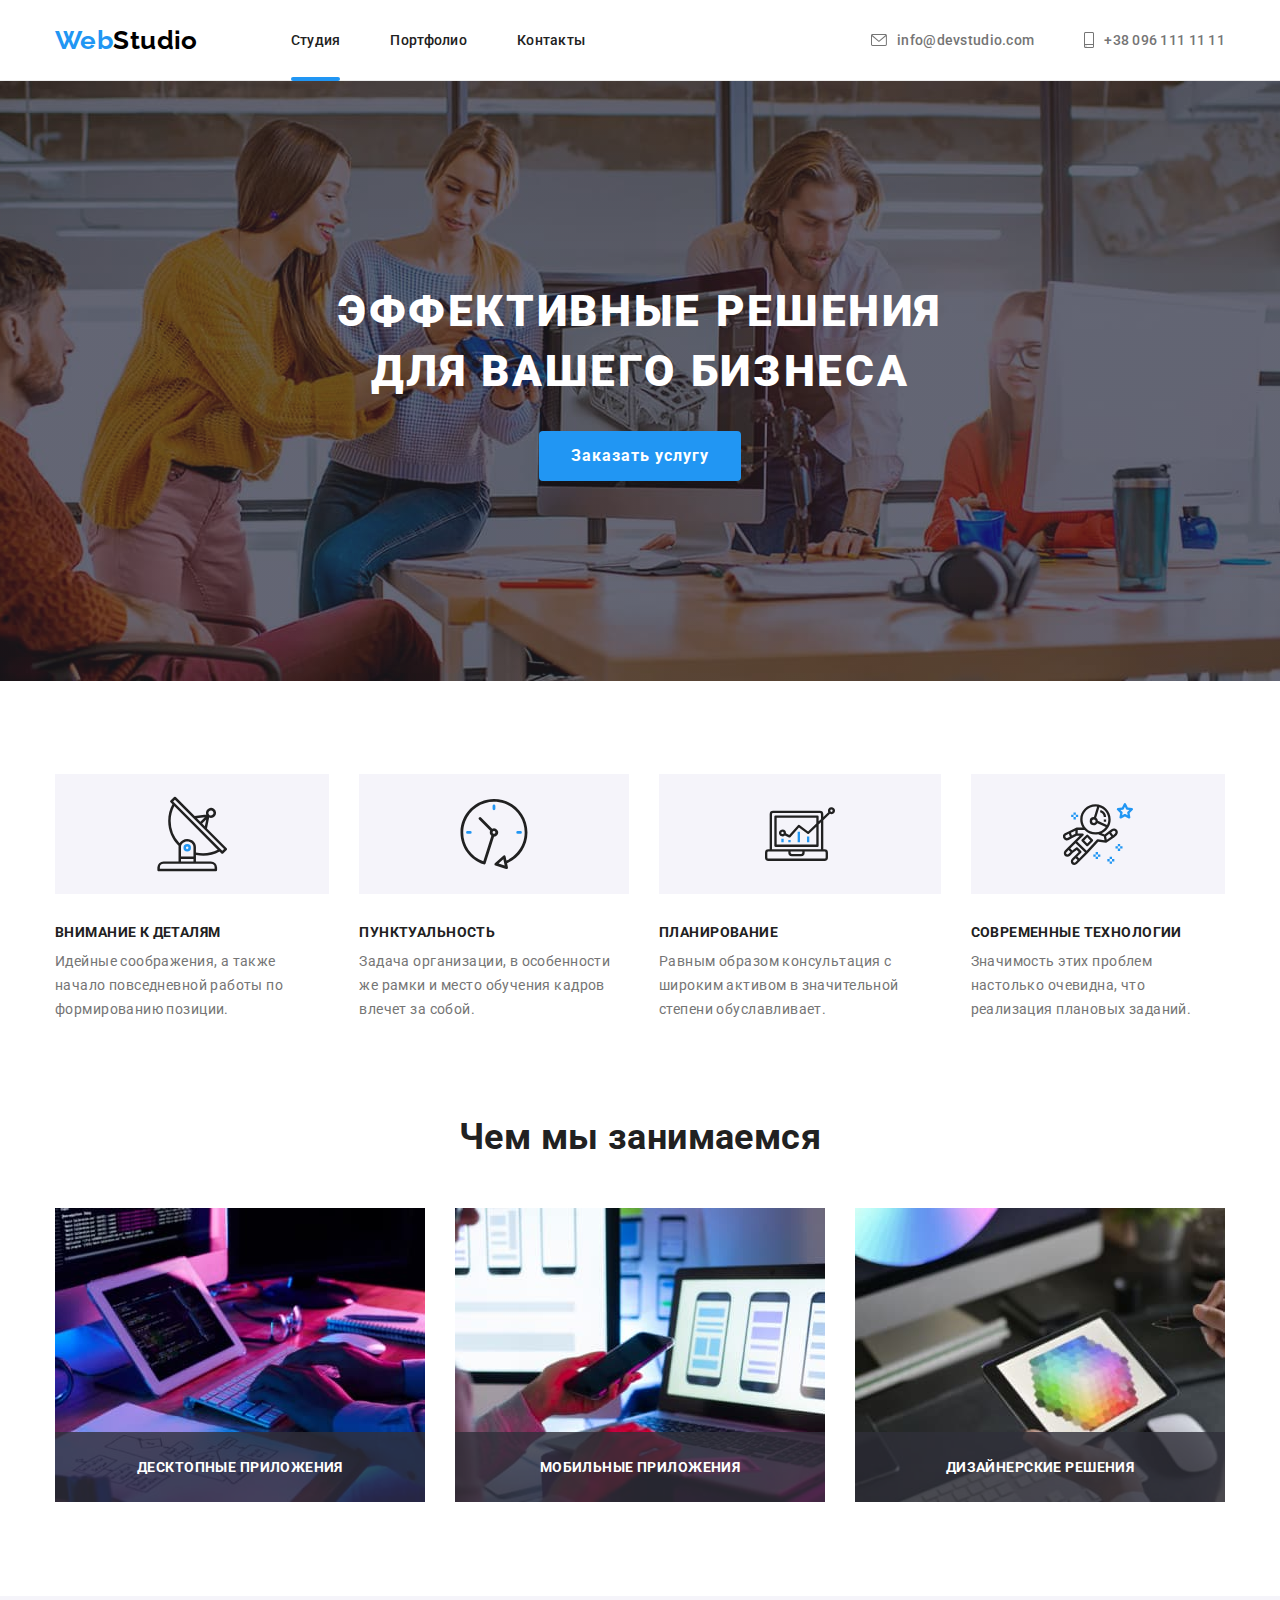
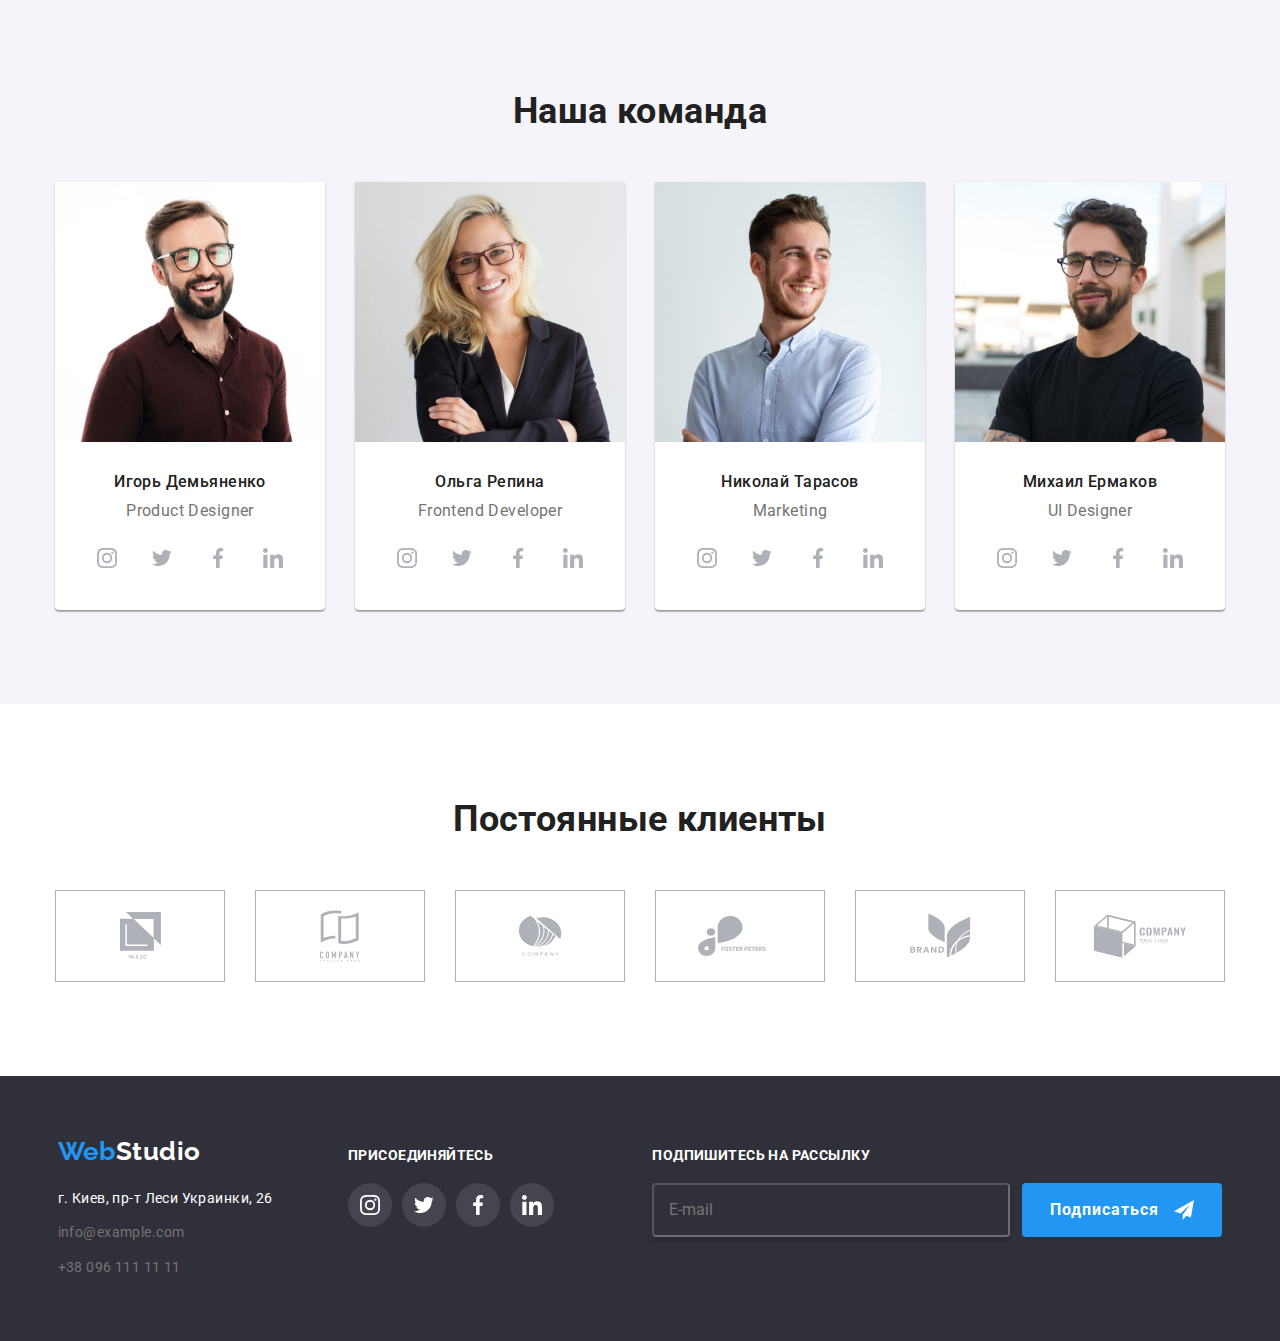
==== index.html @ 6ae97735 "BEM" ====
<!DOCTYPE html>
<html lang="ru">
<head>
    <meta charset="UTF-8">
    <meta http-equiv="X-UA-Compatible" content="IE=edge">
    <meta name="viewport" content="width=device-width, initial-scale=1.0">
    <title>Главная</title>
    <link rel="preconnect" href="https://fonts.gstatic.com">
    <link href="https://fonts.googleapis.com/css2?family=Raleway:wght@700&family=Roboto:wght@400;500;700;900&display=swap" rel="stylesheet">
    <link rel="stylesheet" href="https://cdnjs.cloudflare.com/ajax/libs/modern-normalize/1.0.0/modern-normalize.min.css">
    <link rel="stylesheet" href="./css/styles.css">
</head>
<body>
    <!-- Шапка -->
    <header class="page-header">
        <div class="container page-header__container">
            <!-- Навигация -->
            <nav class="navigation">
                <!-- Логотип -->
                <a href="./index.html" class="link navigation__logo" lang="en">Web<span class="navigation__logo--dark">Studio</span></a>

                <ul class="list navigation__list">
                    <li class="navigation__item navigation__item--current"><a href="./index.html" class="link navigation__link navigation__link--curent">Студия</a></li>
                    <li class="navigation__item"><a href="./portfolio.html" class="link navigation__link">Портфолио</a></li>
                    <li class="navigation__item"><a href="#location" class="link navigation__link">Контакты</a></li>
                </ul>
            </nav>

            <ul class="list contacts">
                <li class="contacts__item">
                    <a href="mailto:info@devstudio.com" class="link contacts__link">
                        <svg class="contacts__icons"  width="16" height="12">
                            <use href="./images/icons.svg#icon-envelope" ></use>
                        </svg>
                        info@devstudio.com
                    </a>
                </li>
                <li class="contacts__item">
                    <a href="tel:+380961111111" class="link contacts__link">
                        <svg class="contacts__icons" width="10" height="16">
                            <use href="./images/icons.svg#icon-smartphone" ></use>
                        </svg>
                        +38 096 111 11 11
                    </a>
                </li>
            </ul>
        </div>
    </header>

    <main>
        <!-- Секция Hero -->
        <section class="section hero">
            <div class="container hero__container">
                <h1 class="hero__title">Эффективные решения <br />для вашего бизнеса</h1>
                <button type="button" class="hero__button" data-modal-open>Заказать услугу</button>
            </div>
        </section>
        
        <!-- Секция Особенности -->
        <section class="section">
            <div class="container">
                <h2 class="section__title section__title--hidden">Особенности</h2>
                <ul class="list features">
                    <li class="features__item">
                        <div class="features__background">
                            <svg class="features__icon">
                                <use href="./images/icons.svg#icon-antenna"></use>
                            </svg>
                        </div>
                        <h3 class="features__name">Внимание к деталям</h3>
                        <p class="features__text">Идейные соображения, а также начало повседневной работы по формированию позиции.</p>
                    </li>
                    <li class="features__item">
                        <div class="features__background">
                            <svg class="features__icon">
                                <use href="./images/icons.svg#icon-clock"></use>
                            </svg>
                        </div>
                        <h3 class="features__name">Пунктуальность</h3>
                        <p class="features__text">Задача организации, в особенности же рамки и место обучения кадров влечет за собой.</p>
                    </li>
                    <li class="features__item">
                        <div class="features__background">
                            <svg class="features__icon">
                                <use href="./images/icons.svg#icon-diagram"></use>
                            </svg>
                        </div>
                        <h3 class="features__name">Планирование</h3>
                        <p class="features__text">Равным образом консультация с широким активом в значительной степени обуславливает.</p>
                    </li>
                    <li class="features__item">
                        <div class="features__background">
                            <svg class="features__icon">
                                <use href="./images/icons.svg#icon-astronaut"></use>
                            </svg>
                        </div>
                        <h3 class="features__name">Современные технологии</h3>
                        <p class="features__text">Значимость этих проблем настолько очевидна, что реализация плановых заданий.</p>
                    </li>
                </ul>
            </div>
        </section>

        <!-- Секция скиллов -->
        <section class="section skills">
            <div class="container">
                <h2 class="section__title">Чем мы занимаемся</h2>
                <ul class="list skills__list">
                    <li class="skills__item">
                        <img class="foto" src="./images/box1.jpg" alt="Рабочий процесс на планшете." width="370" />
                        <div class="skills__kind-of-app">
                            <p class="skills__text">Десктопные приложения</p>
                        </div>
                    </li>
                    <li class="skills__item">
                        <img class="foto" src="./images/box2.jpg" alt="Рабочий процесс на ноутбуке и телефоне." width="370" />
                        <div class="skills__kind-of-app">
                            <p class="skills__text">Мобильные приложения</p>
                        </div>
                    </li>
                    <li class="skills__item">
                        <img class="foto" src="./images/box3.jpg" alt="Логотип на экране планшета." width="370" />
                        <div class="skills__kind-of-app">
                            <p class="skills__text">Дизайнерские решения</p>
                        </div>
                    </li>
                </ul>
            </div>
        </section>

        <!-- Секция Наша Команда -->
        <section class="section team">
            <div class="container team__cards">
                <h2 class="section__title team__title">Наша команда</h2>
                <ul class="list team__list">
                    <li class="team__card">
                        <img class="foto" src="./images/igor-demyanenko.jpg" alt="Фото Игоря Демьяненко" width="270">
                        <div class="team__member-card">
                            <p class="team__member">Игорь Демьяненко</p>
                            <p lang="en" class="team__profession">Product Designer</p>
                            <ul class="list social-web">
                                <li>
                                    <a href="#" class="link social-web__account">
                                        <svg class="social-web__logo">
                                            <use href="./images/icons.svg#icon-instagram"></use>
                                        </svg>
                                    </a>
                                </li>
                                <li>
                                    <a href="#" class="link social-web__account">
                                        <svg class="social-web__logo">
                                            <use href="./images/icons.svg#icon-twitter"></use>
                                        </svg>
                                    </a>
                                </li>
                                <li>
                                    <a href="#" class="link social-web__account">
                                        <svg class="social-web__logo">
                                            <use href="./images/icons.svg#icon-facebook"></use>
                                        </svg>
                                    </a>
                                </li>
                                <li>
                                    <a href="#" class="link social-web__account">
                                        <svg class="social-web__logo">
                                            <use href="./images/icons.svg#icon-linkedin"></use>
                                        </svg>
                                    </a>
                                </li>
                            </ul>
                        </div>
                    </li>
                    <li class="team__card">
                        <img class="foto" src="./images/olga-ryepina.jpg" alt="Фото Ольги Репиной" width="270">
                        <div class="team__member-card">
                            <p class="team__member">Ольга Репина</p>
                            <p lang="en" class="team__profession">Frontend Developer</p>
                            <ul class="list social-web">
                                <li>
                                    <a href="#" class="link social-web__account">
                                        <svg class="social-web__logo">
                                            <use href="./images/icons.svg#icon-instagram"></use>
                                        </svg>
                                    </a>
                                </li>
                                <li>
                                    <a href="#" class="link social-web__account">
                                        <svg class="social-web__logo">
                                            <use href="./images/icons.svg#icon-twitter"></use>
                                        </svg>
                                    </a>
                                </li>
                                <li>
                                    <a href="#" class="link social-web__account">
                                        <svg class="social-web__logo">
                                            <use href="./images/icons.svg#icon-facebook"></use>
                                        </svg>
                                    </a>
                                </li>
                                <li>
                                    <a href="#" class="link social-web__account">
                                        <svg class="social-web__logo">
                                            <use href="./images/icons.svg#icon-linkedin"></use>
                                        </svg>
                                    </a>
                                </li>
                            </ul>
                        </div>
                    </li>
                    <li class="team__card">
                        <img class="foto" src="./images/nickolay-tarasov.jpg" alt="Фото Николая Тарасова" width="270">
                        <div class="team__member-card">
                            <p class="team__member">Николай Тарасов</p>
                            <p lang="en" class="team__profession">Marketing</p>
                            <ul class="list social-web">
                                <li>
                                    <a href="#" class="link social-web__account">
                                        <svg class="social-web__logo">
                                            <use href="./images/icons.svg#icon-instagram"></use>
                                        </svg>
                                    </a>
                                </li>
                                <li>
                                    <a href="#" class="link social-web__account">
                                        <svg class="social-web__logo">
                                            <use href="./images/icons.svg#icon-twitter"></use>
                                        </svg>
                                    </a>
                                </li>
                                <li>
                                    <a href="#" class="link social-web__account">
                                        <svg class="social-web__logo">
                                            <use href="./images/icons.svg#icon-facebook"></use>
                                        </svg>
                                    </a>
                                </li>
                                <li>
                                    <a href="#" class="link social-web__account">
                                        <svg class="social-web__logo">
                                            <use href="./images/icons.svg#icon-linkedin"></use>
                                        </svg>
                                    </a>
                                </li>
                            </ul>
                        </div>
                    </li>
                    <li class="team__card">
                        <img class="foto" src="./images/mychail-yermakov.jpg" alt="Фото Михаила Ермакова" width="270">
                        <div class="team__member-card">
                            <p class="team__member">Михаил Ермаков</p>
                            <p lang="en" class="team__profession">UI Designer</p>
                            <ul class="list social-web">
                                <li>
                                    <a href="#" class="link social-web__account">
                                        <svg class="social-web__logo">
                                            <use href="./images/icons.svg#icon-instagram"></use>
                                        </svg>
                                    </a>
                                </li>
                                <li>
                                    <a href="#" class="link social-web__account">
                                        <svg class="social-web__logo">
                                            <use href="./images/icons.svg#icon-twitter"></use>
                                        </svg>
                                    </a>
                                </li>
                                <li>
                                    <a href="#" class="link social-web__account">
                                        <svg class="social-web__logo">
                                            <use href="./images/icons.svg#icon-facebook"></use>
                                        </svg>
                                    </a>
                                </li>
                                <li>
                                    <a href="#" class="link social-web__account">
                                        <svg class="social-web__logo">
                                            <use href="./images/icons.svg#icon-linkedin"></use>
                                        </svg>
                                    </a>
                                </li>
                            </ul>
                        </div>
                    </li>
                </ul>
            </div>
        </section>
    </main>

    <!-- Наши клиенты -->
    <section class="section">
        <div class="container">
            <h2 class="section__title">Постоянные клиенты</h2>
            <ul class="list clientage">
                <li>
                    <a href="#" class="link client">
                        <svg class="client__icon" width="41" height="47">
                            <use href="./images/icons.svg#icon-client-1-ya-co"></use>
                        </svg>
                    </a>
                </li>
                <li>
                    <a href="#" class="link client">
                        <svg class="client__icon" width="40" height="52">
                            <use href="./images/icons.svg#icon-client-2-company-tagline"></use>
                        </svg>
                    </a>
                </li>
                <li>
                    <a href="#" class="link client">
                        <svg class="client__icon" width="44" height="41">
                            <use href="./images/icons.svg#icon-client-3-company"></use>
                        </svg>
                    </a>
                </li>
                <li>
                    <a href="#" class="link client">
                        <svg class="client__icon" width="84" height="42">
                            <use href="./images/icons.svg#icon-client-4-foster-peters"></use>
                        </svg>
                    </a>
                </li>
                <li>
                    <a href="#" class="link client">
                        <svg class="client__icon" width="63" height="45">
                            <use href="./images/icons.svg#icon-client-5-brand"></use>
                        </svg>
                    </a>
                </li>
                <li>
                    <a href="#" class="link client">
                        <svg class="client__icon" width="94" height="44">
                            <use href="./images/icons.svg#icon-client-6-company-tag-line"></use>
                        </svg>
                    </a>
                </li>
            </ul>
        </div>
    </section>

    <!-- Подвал -->
    <footer class="address">
        <div class="container address__container">
            <div>
                <!-- Логотип -->
                <a href="./index.html" class="address__logo address__logo--margin link" lang="en">Web<span class="address__logo--light">Studio</span></a>
                <!-- Контактная информация -->
                <ul class="list address__list">
                    <li class="address__item">
                        <address id="location" class="address__location">г. Киев, пр-т Леси Украинки, 26</address>
                    </li>
                    <li class="address__item"><a href="mailto:info@example.com" class="link address__contacts">info@example.com</a></li>
                    <li class="address__item"><a href="tel:+380961111111" class="link address__contacts">+38 096 111 11 11</a></li>
                </ul>
            </div>
            <!-- ссылки на соц-сети -->
            <div class="social-media">
                <h2 class="social-media__title">Присоединяйтесь</h2>
                <ul class="list social-web">
                    <li>
                        <a href="#" class="link social-web__account social-web__account--our-media">
                            <svg class="social-web__logo">
                                <use href="./images/icons.svg#icon-instagram"></use>
                            </svg>
                        </a>
                    </li>
                    <li>
                        <a href="#" class="link social-web__account social-web__account--our-media">
                            <svg class="social-web__logo">
                                <use href="./images/icons.svg#icon-twitter"></use>
                            </svg>
                        </a>
                    </li>
                    <li>
                        <a href="#" class="link social-web__account social-web__account--our-media">
                            <svg class="social-web__logo">
                                <use href="./images/icons.svg#icon-facebook"></use>
                            </svg>
                        </a>
                    </li>
                    <li>
                        <a href="#" class="link social-web__account social-web__account--our-media">
                            <svg class="social-web__logo">
                                <use href="./images/icons.svg#icon-linkedin"></use>
                            </svg>
                        </a>
                    </li>
                </ul>
            </div>
            <!-- подписаться -->
            <div class="our-mail">
                <h2 class="our-mail__title">Подпишитесь на рассылку</h2>
                <div class="our-mail__form">
                    <input type="email" name="email-input" class="our-mail__input" placeholder="E-mail">
                    <button type="submit" class="our-mail__button">Подписаться
                        <svg class="social-web__logo" width="24" height="24">
                            <use href="./images/icons.svg#icon-send"></use>
                        </svg>
                    </button>
                </div>
            </div>
        </div>
    </footer>

    <div class="backdrop is-hidden" data-modal>
        <form class="modal">
            <div class="modal__button">
            <button class="close" data-modal-close>
                <svg width="18" height="18">
                    <use href="./images/icons.svg#icon-close"></use>
                </svg>
            </button>
            </div>
            <div class="form">
                <h2 class="form__title">Оставьте свои данные, мы вам перезвоним</h2>
                <ul class="list form__list">
                    <li class="form__item">
                        <label for="user-name">Имя</label>
                        <div class="form__icon-position">
                            <input type="text" name="user-name" id="user-name" class="form__user-text">
                            <svg width="18" height="18" class="form__icon">
                                <use href="./images/icons.svg#icon-person"></use>
                            </svg>
                        </div>
                    </li>
                    <li class="form__item">
                        <label for="tel">Телефон</label>
                        <div class="form__icon-position">
                            <input type="tel" name="tel" id="tel" class="form__user-text">
                            <svg width="18" height="18" class="form__icon">
                                <use href="./images/icons.svg#icon-phone"></use>
                            </svg>
                        </div>
                    </li>
                    <li class="form__item">
                        <label for="email">Почта</label>
                        <div class="form__icon-position">
                            <input type="email" name="email" id="email" class="form__user-text">
                            <svg width="18" height="18" class="form__icon">
                                <use href="./images/icons.svg#icon-email-form"></use>
                            </svg>
                        </div>
                    </li>
                    <li class="form__item">
                        <label for="comment">Комментарий</label>
                        <textarea id="comment" name="comment" class ="form__comment" placeholder="Введите текст"></textarea>
                    </li>
                </ul>
            </div>
            <label for="checkbox" class="agreement">
                <input type="checkbox" name="checkbox" id="checkbox" class="agreement__checkbox">
                <svg width="16" height="15" class="agreement__icon">
                    <use href="./images/icons.svg#icon-checked"></use>
                </svg>
                <span class="agreement__text">Соглашаюсь с рассылкой и принимаю &nbsp;</span>
                <a href="#" class="link agreement__link">Условия договора</a>
            </label>
            <div class="modal__form-submit">
                <button type="submit" class="modal__submit-button">Отправить</button>
            </div>    
        </form>
    </div>
    <script src="./js/modal.js"></script>
</body>
</html>
---- css/styles.css ----
:root {
  --primary-text-color: #757575;
  --title-text-color: #212121;
  --accent-text-color: #2196f3;
  --accent-page-color: #2f303a;
  --background-hero: #c4c4c4;
  --icons-color: #afb1b8;
  --white: rgba(255, 255, 255);
  --black: #000000;
  --button-color: #f5f4fa;
  --alpha-text: rgba(255, 255, 255, 0.6);
  --alpha-border: rgba(255, 255, 255, 0.3);
  --social-link-bg: rgba(255, 255, 255, 0.1);
  --border-color: #ececec;
  --button-hover-color: #188ce8;
  --border-card: #eeeeee;
  --color-overlay: rgba(47, 48, 58, 0.8);
  --background: rgba(0, 0, 0, 0.2);
  --close-border: rgba(0, 0, 0, 0.1);
  --input-border: rgba(33, 33, 33, 0.2);
  --color-card-overlay: rgba(33, 150, 243, 0.9);
  --shadow-team-card: 0px 1px 3px rgba(0, 0, 0, 0.12), 0px 1px 1px rgba(0, 0, 0, 0.14),
    0px 2px 1px rgba(0, 0, 0, 0.2);
  --shadow-button: 0px 4px 4px rgba(0, 0, 0, 0.15);
  --shadow-project: 0px 1px 1px rgba(0, 0, 0, 0.12), 0px 4px 4px rgba(0, 0, 0, 0.06),
    1px 4px 6px rgba(0, 0, 0, 0.16);
  --shadow-filter: 0px 3px 1px rgba(0, 0, 0, 0.1), 0px 1px 2px rgba(0, 0, 0, 0.08),
    0px 2px 2px rgba(0, 0, 0, 0.12);
  --modal-shadow: 0px 1px 3px rgba(0, 0, 0, 0.12), 0px 1px 1px rgba(0, 0, 0, 0.14),
    0px 2px 1px rgba(0, 0, 0, 0.2);
  --color-placeholder: rgba(117, 117, 117, 0.5);
}
/* СТИЛИ ДЛЯ ВСЕГО САЙТА */
body {
  color: var(--primary-text-color);
  font-family: Roboto, sans-serif;
  font-style: normal;
  font-weight: 400;
  font-size: 14px;
  line-height: 1.846;
  letter-spacing: 0.03em;
}

.container {
  width: 1200px;
  padding-left: 15px;
  padding-right: 15px;
  margin: 0 auto;
}

.section {
  padding-top: 94px;
  padding-bottom: 94px;
}
/* стили для ссылок */
.link {
  color: inherit;
  text-decoration: none;

  transition: color 250ms cubic-bezier(0.4, 0, 0.2, 1);
}

.link:hover,
.link:focus,
.link:active {
  color: var(--accent-text-color);
}
/* убираем маркировку списков */
.list {
  list-style: none;
  padding: 0;
  margin: 0;
}
/* задаем картинкам свойство блочных элементов */
.foto {
  display: block;
  max-width: 100%;
  height: auto;
}
/* страница студии */
/* шапка */
.page-header {
  background-color: var(--white);
  border-bottom: 1px solid var(--border-color);
}
.page-header__container,
.navigation {
  display: flex;
  align-items: center;
}
/* логотип */
.navigation__logo,
.address__logo {
  color: var(--accent-text-color);
  font-family: Raleway, sans-serif;
  font-size: 26px;
  font-weight: 700;
  line-height: 1.192;
}

.navigation__logo--dark {
  color: var(--black);
}

/* навигация и контакты */
.navigation__list {
  display: flex;
  margin-left: 93px;
}

.navigation__item:not(:first-child),
.contacts__item:not(:first-child) {
  margin-left: 50px;
}

.contacts {
  display: flex;
  margin-left: auto;
}

.navigation__link,
.contacts__link {
  font-weight: 500;
  font-size: 14px;
  line-height: 1.142;
  letter-spacing: 0.02em;
}

.navigation__link {
  display: block;
  padding-top: 32px;
  padding-bottom: 32px;

  color: var(--title-text-color);
}

.contacts__link {
  display: flex;
  align-items: center;
  padding-top: 32px;
  padding-bottom: 32px;

  color: var(--primary-text-color);
}

.contacts__icons {
  display: flex;
  margin-right: 10px;
  fill: currentColor;
}

/* подчеркиваниеи выделение страницы, на которой находится пользователь */

.navigation__link--curent:visited {
  color: var(--accent-text-color);
}

.navigation__item {
  position: relative;
}

.navigation__item--current::after {
  position: absolute;
  bottom: 0;
  margin-bottom: -1px;

  content: '';
  background-color: var(--accent-text-color);
  height: 4px;
  width: 100%;
  border-radius: 2px;
}

/* секция hero */
.hero {
  padding-top: 200px;
  padding-bottom: 200px;

  background-color: var(--background-hero);
  background-image: linear-gradient(to right, rgba(47, 48, 58, 0.4), rgba(47, 48, 58, 0.4)),
    url(../images/background.jpg);
  margin-left: auto;
  margin-right: auto;
  min-height: 600px;
  max-width: 1600px;
  background-repeat: no-repeat;
  background-position: center;
  background-size: cover;
}

.hero__container {
  display: flex;
  flex-direction: column;
  align-items: center;
}

/* заголовок */
.hero__title {
  color: var(--white);
  font-weight: 900;
  font-size: 44px;
  line-height: 1.364;
  text-align: center;
  letter-spacing: 0.06em;
  text-transform: uppercase;
  margin-top: 0;
  margin-bottom: 30px;
}

/* центрируем текст */
.section__title {
  text-align: center;
}

/* кнопка "заказать услугу */
.hero__button,
.modal__submit-button {
  background-color: var(--accent-text-color);
  color: var(--white);
  font-family: inherit;
  font-weight: 700;
  font-size: 16px;
  line-height: 1.875;
  letter-spacing: 0.06em;
  border: 0;
  border-radius: 4px;
  padding: 10px 32px;
  cursor: pointer;
  box-shadow: none;

  transition: background-color 250ms cubic-bezier(0.4, 0, 0.2, 1),
    box-shadow 250ms cubic-bezier(0.4, 0, 0.2, 1);
}

.hero__button:hover,
.hero__button:focus,
.modal__submit-button:hover,
.modal__submit-button:focus {
  background-color: var(--button-hover-color);
  box-shadow: var(--shadow-button);
}

/* секция особенности */

/* скрытый заголовок */
.section__title--hidden:not(:focus):not(:active) {
  width: 1px;
  height: 1px;
  margin: -1px;
  border: 0;
  padding: 0;
  white-space: nowrap;
  clip-path: inset(100%);
  clip: rect(0 0 0 0);
  overflow: hidden;
}

.features {
  display: flex;
}

.features__item:not(:first-child) {
  margin-left: 30px;
}

.features__background {
  height: 120px;
  background-color: var(--button-color);
  display: flex;
  align-items: center;
  justify-content: center;
  margin-bottom: 30px;
}

.features__icon {
  width: 70px;
}

/* цвет выделенного текста*/
.features__name,
.section__title,
.team__member,
.projects__name {
  color: var(--title-text-color);
}

/* заголовки особенностей*/
.features__name {
  font-weight: 700;
  font-size: 14px;
  line-height: 1.142;
  text-transform: uppercase;
  margin-top: 0;
  margin-bottom: 10px;
}

/* текст особенностей */
.features__text {
  font-size: 14px;
  line-height: 1.714;
  margin: 0;
}

/* секция скиллов */
.skills {
  padding-top: 0;
}

.section__title {
  font-weight: 700;
  font-size: 36px;
  line-height: 1.167;
  margin-top: 0;
  margin-bottom: 50px;
  padding-top: 0;
}

.skills__list {
  display: flex;
  justify-content: space-between;
}

.skills__item {
  position: relative;
}

.skills__kind-of-app {
  position: absolute;
  bottom: 0;
  display: flex;
  justify-content: center;
  align-items: center;
  width: 100%;
  height: 70px;
  background-color: var(--color-overlay);
}

.skills__text {
  color: var(--white);
  font-weight: 700;
  font-size: 14px;
  line-height: 1.142;
  letter-spacing: 0.03em;
  text-transform: uppercase;
}

/* секция наша команда*/
.team {
  background-color: var(--button-color);
}

.team__title {
  margin-bottom: 50px;
}

.team__cards {
  display: flex;
  flex-direction: column;
}

.team__list,
.social-web,
.clientage {
  display: flex;
  justify-content: space-between;
}

.team__card {
  background-color: var(--white);
  box-shadow: var(--shadow-team-card);
  border-radius: 0px 0px 4px 4px;
}

.team__member-card {
  padding: 30px;
}

.team__profession,
.team__member {
  font-size: 16px;
  line-height: 1.187;
  text-align: center;
}

.team__member {
  font-weight: 500;
  margin-top: 0;
  margin-bottom: 10px;
}

.team__profession {
  margin-top: 0;
  margin-bottom: 16px;
}

/* ссылки на соц-сети сотрудников */

.social-web__account {
  display: flex;
  justify-content: center;
  align-items: center;
  height: 44px;
  width: 44px;
  border-radius: 50%;
  color: var(--icons-color);

  transition: background-color 250ms cubic-bezier(0.4, 0, 0.2, 1),
    color 250ms cubic-bezier(0.4, 0, 0.2, 1);
}

.social-web__logo {
  width: 20px;
  height: 20px;
  fill: currentColor;
}

.social-web__account:hover,
.social-web__account:focus {
  background-color: var(--accent-text-color);
  color: var(--white);
}

/* наши клиенты */

.client {
  display: flex;
  align-items: center;
  justify-content: center;
  border: 1px solid var(--icons-color);
  width: 170px;
  height: 92px;
  color: var(--icons-color);

  transition: border 250ms cubic-bezier(0.4, 0, 0.2, 1), color 250ms cubic-bezier(0.4, 0, 0.2, 1);
}

.client__icon {
  fill: currentColor;
}

.client:hover,
.client:focus {
  border: 1px solid var(--accent-text-color);
  color: var(--accent-text-color);
}

/* подвал */
.address {
  background-color: var(--accent-page-color);
  padding-top: 60px;
  padding-bottom: 60px;
}

.address__logo--margin {
  display: block;
  margin-bottom: 20px;
}

.address__logo--light {
  color: var(--white);
}

.address__container {
  display: flex;
  align-items: baseline;
  justify-content: space-around;
}

.address__item:not(:last-child) {
  margin-bottom: 9px;
}

.address__location,
.address__contacts {
  font-style: normal;
  font-size: 14px;
  line-height: 1.714;
}

.address__location {
  color: var(--white);
}

.address__contacts {
  color: var(--alpha);
}

/* ссылки на соц-сети */

.social-media {
  width: 206px;
  margin-left: 70px;
}

.social-media__title,
.our-mail__title {
  color: var(--white);
  margin-top: 0;
  margin-bottom: 20px;
  font-weight: 700;
  font-size: 14px;
  line-height: 1.142;
  text-transform: uppercase;
}

.social-web__account--our-media {
  background-color: var(--social-link-bg);
  color: var(--white);
}

.our-mail {
  width: 570px;
  margin-left: 93px;
}

.our-mail__form {
  display: flex;
}

.our-mail__input {
  width: 358px;
  margin-right: 12px;
  border-radius: 4px;
  padding: 15px;

  font-size: 16px;
  line-height: 1.25;

  color: var(--alpha);
  border-color: var(--alpha-border);
  background-color: var(--accent-page-color);
  box-shadow: 0px 4px 4px rgba(0, 0, 0, 0.15);
}

.our-mail__button {
  display: flex;
  justify-content: space-between;
  align-items: center;
  padding: 10px 28px;
  width: 200px;

  font-family: inherit;
  font-weight: 700;
  font-size: 16px;
  line-height: 1.875;
  letter-spacing: 0.06em;

  border-radius: 4px;
  color: var(--white);
  background-color: var(--accent-text-color);
  border: 0;
  box-shadow: none;

  transition: box-shadow 250ms cubic-bezier(0.4, 0, 0.2, 1);
}

.our-mail__button:hover,
.our-mail__button:focus {
  box-shadow: var(--shadow-button);
  cursor: pointer;
}

/* страница портфолио */

/* кнопки */
.filter {
  display: flex;
  justify-content: center;
  margin-bottom: 50px;
}

.filter__item:not(:first-child) {
  margin-left: 8px;
}

.filter__button {
  color: var(--title-text-color);
  background-color: var(--button-color);
  font-family: inherit;
  font-weight: 500;
  font-size: 16px;
  line-height: 1.625;
  text-align: center;
  border: 0;
  border-radius: 4px;
  padding: 6px 22px;
  cursor: pointer;

  transition: background-color 250ms cubic-bezier(0.4, 0, 0.2, 1),
    color 250ms cubic-bezier(0.4, 0, 0.2, 1), box-shadow 250ms cubic-bezier(0.4, 0, 0.2, 1);
}

.filter__button:hover,
.filter__button:focus {
  background-color: var(--accent-text-color);
  color: var(--white);
  box-shadow: var(--shadow-filter);
}

.projects {
  display: flex;
  flex-wrap: wrap;
  margin-left: -30px;
  margin-top: -30px;
}

.projects__item {
  flex-basis: calc(100% / 3 - 30px);

  margin-left: 30px;
  margin-top: 30px;
}

.projects__container {
  transition: box-shadow 250ms cubic-bezier(0.4, 0, 0.2, 1),
    cursor 250ms cubic-bezier(0.4, 0, 0.2, 1);
}

.projects__link:hover .projects__container,
.projects__link:focus .projects__container {
  box-shadow: var(--shadow-project);
  cursor: pointer;
}

.projects__presentation {
  border: 1px solid var(--border-card);
  background-color: var(--white);
  padding: 20px 24px;
}

.projects__name {
  font-weight: 700;
  font-size: 18px;
  line-height: 2;
  letter-spacing: 0.06em;
  margin-top: 0;
  margin-bottom: 4px;
}

.projects__option {
  font-size: 16px;
  line-height: 1.875;
  margin-top: 0;
  margin-bottom: 0;
  color: var(--primary-text-color);
}

.projects__card {
  position: relative;
  overflow: hidden;
}

.projects__description {
  position: absolute;
  top: 0;
  left: 0;
  width: 100%;
  height: 100%;
  padding: 63px 24px;
  background-color: var(--color-card-overlay);

  opacity: 0;
  transform: translateY(100%);

  transition: transform 250ms cubic-bezier(0.4, 0, 0.2, 1),
    opacity 250ms cubic-bezier(0.4, 0, 0.2, 1);
}

.projects__link:hover .projects__description,
.projects__link:focus .projects__description {
  overflow: auto;
  opacity: 1;
  transform: translateY(0);
}

.projects__text {
  font-size: 18px;
  line-height: 1.556;
  color: var(--white);
}

.backdrop {
  position: fixed;
  top: 0;
  left: 0;
  width: 100%;
  height: 100%;
  background-color: var(--background);
  opacity: 1;

  transition: opacity 250ms cubic-bezier(0.4, 0, 0.2, 1);
}

.backdrop.is-hidden {
  opacity: 0;
  pointer-events: none;
}

.backdrop.is-hidden .modal {
  transform: translate(-50%, -50%) scale(0.8);
}

.modal {
  position: absolute;
  top: 50%;
  left: 50%;
  transform: translate(-50%, -50%) scale(1);
  width: 528px;
  border-radius: 4px;
  padding: 40px;
  background-color: var(--white);
  box-shadow: var(--modal-shadow);

  transition: tranform 250ms cubic-bezier(0.4, 0, 0.2, 1);
}

.modal__button {
  position: absolute;
  top: 8px;
  right: 8px;
}

.close {
  display: flex;
  align-items: center;
  justify-content: center;
  width: 30px;
  height: 30px;
  border-radius: 50%;
  border: 1px solid var(--close-border);
  background-color: var(--white);

  transition: background-color 250ms cubic-bezier(0.4, 0, 0.2, 1),
    fill 250ms cubic-bezier(0.4, 0, 0.2, 1);
}

.close:hover,
.close:focus {
  cursor: pointer;
  fill: var(--accent-text-color);
}

.form {
  position: relative;
  display: flex;
  flex-direction: column;
}

.form__list:last-child {
  margin-bottom: 20px;
}

.form__item {
  display: flex;
  flex-direction: column;
  font-size: 12px;
  line-height: 1.167;
  letter-spacing: 0.01em;
}

.form__item:not(:last-child) {
  margin-bottom: 10px;
}

.form__icon-position {
  position: relative;
}

.form__user-text {
  height: 40px;
  width: 100%;
  padding: 12px 11px;
  padding-left: 42px;
  border: 1px solid var(--input-border);
  border-radius: 4px;
}

.form__icon {
  position: absolute;
  top: 50%;
  left: 12px;
  transform: translateY(-50%);
}

.form__comment {
  height: 120px;
  padding: 12px 16px;
  border: 1px solid var(--input-border);
  border-radius: 4px;
  resize: none;
}

.form__comment::placeholder {
  color: var(--color-placeholder);
  font-size: 14px;
  line-height: 1.142;
  letter-spacing: 0.01em;
}

.form__user-text:focus,
.form__user-text:hover,
.form__comment:focus,
.form__comment:hover {
  cursor: pointer;
  border-color: var(--accent-text-color);
  outline: none;
}

.form__user-text:focus + .form__icon,
.form__user-text:hover + .form__icon {
  fill: var(--accent-text-color);
}

.form__title {
  margin-top: 0;
  margin-bottom: 12px;
  font-weight: 700;
  font-size: 20px;
  line-height: 1.15;
  text-align: center;
  letter-spacing: 0.03em;
  color: var(--title-text-color);
}

.form-button {
  padding: 10px 55px;
  box-shadow: var(--shadow-button);
}

.agreement {
  display: flex;
  align-items: center;
  justify-content: center;
  margin-bottom: 30px;
  font-size: 14px;
  line-height: 1.714;
  letter-spacing: 0.03em;
  cursor: pointer;
}

.agreement__checkbox {
  position: absolute;
  width: 1px;
  height: 1px;
  margin: -1px;
  border: 0;
  padding: 0;
  clip: rect(0 0 0 0);
  overflow: hidden;
}

.agreement__icon {
  display: inline-block;
  margin-right: 7px;

  border: 2px solid var(--title-text-color);
  border-radius: 2px;
  background-color: var(--white);
  background-origin: border-box;

  transition: background-color 250ms cubic-bezier(0.4, 0, 0.2, 1);
}

.agreement__checkbox:checked ~ .agreement__icon {
  background-color: var(--accent-text-color);
  border-color: var(--accent-text-color);
}

.agreement__link {
  text-decoration-line: underline;
  color: var(--accent-text-color);
  font-size: 14px;
  line-height: 1.714;
  letter-spacing: 0.03em;
}

.modal__form-submit {
  display: flex;
  align-content: center;
  justify-content: center;
}
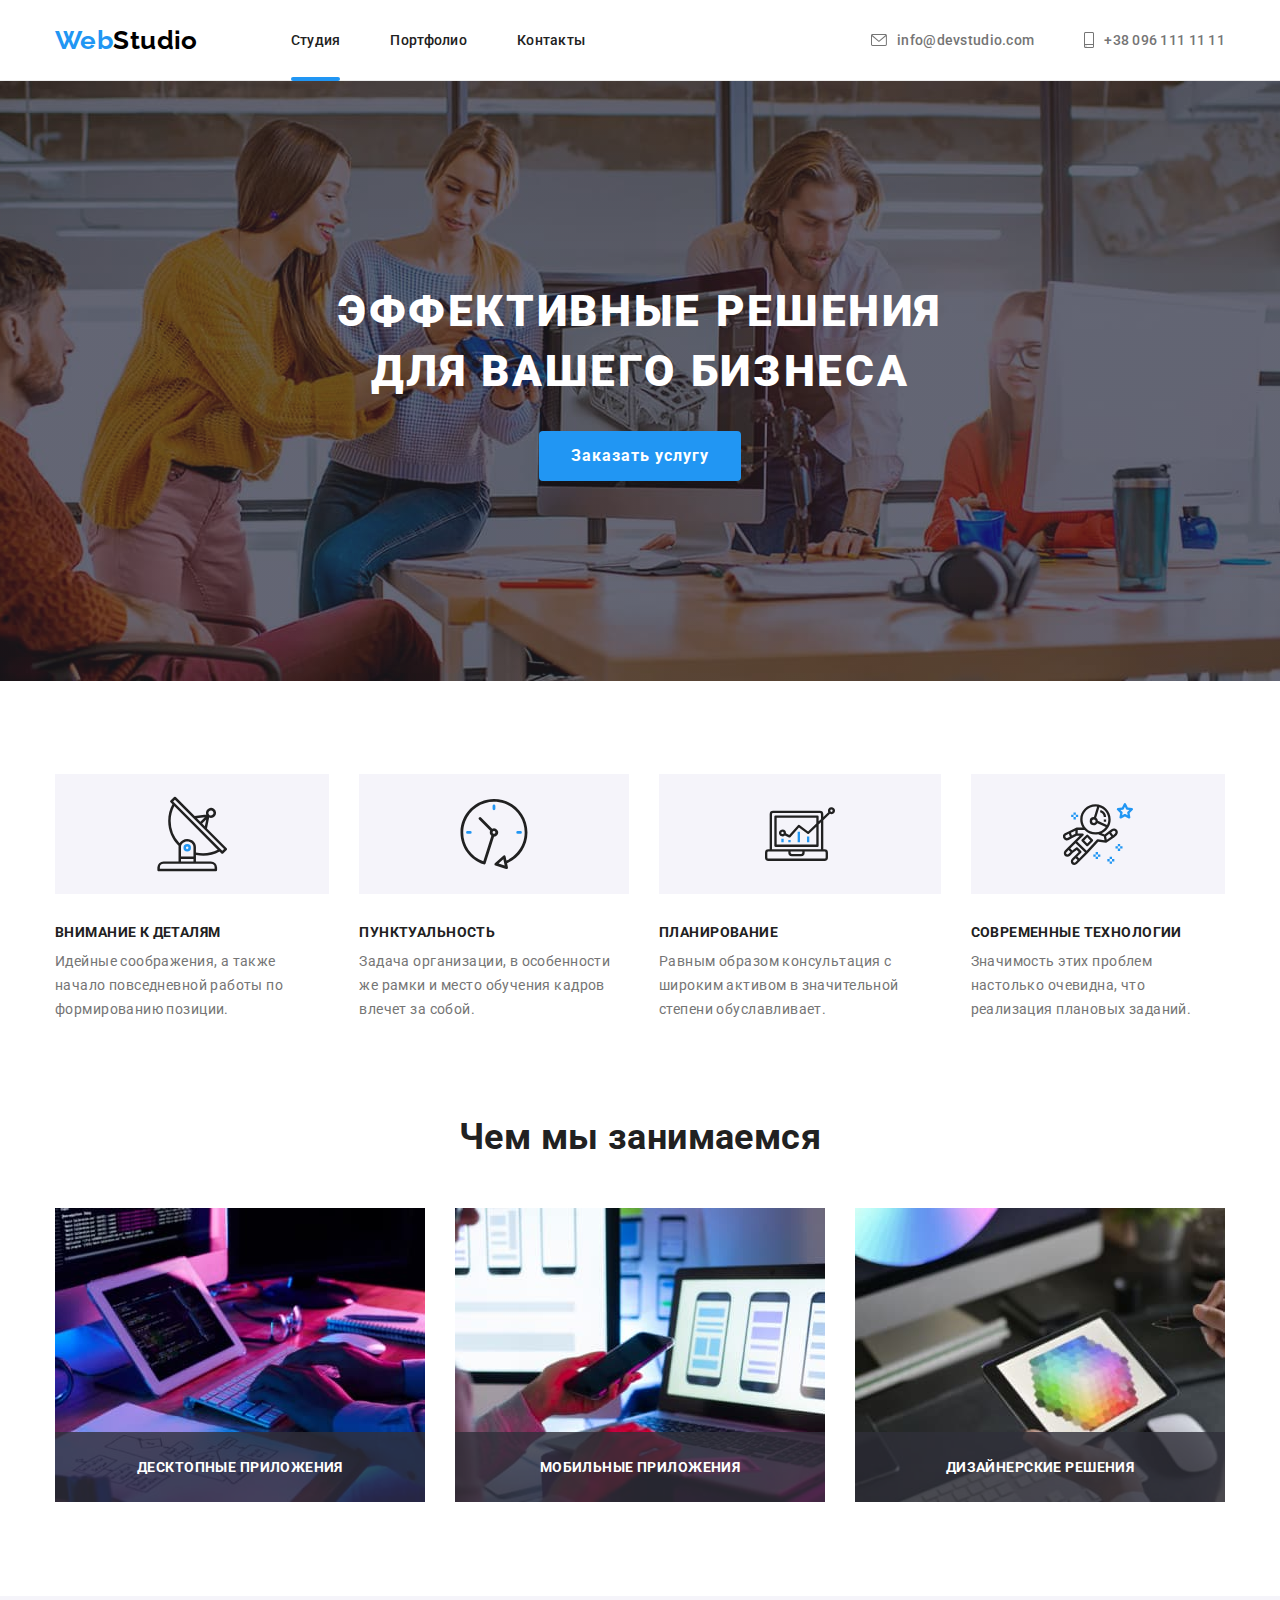
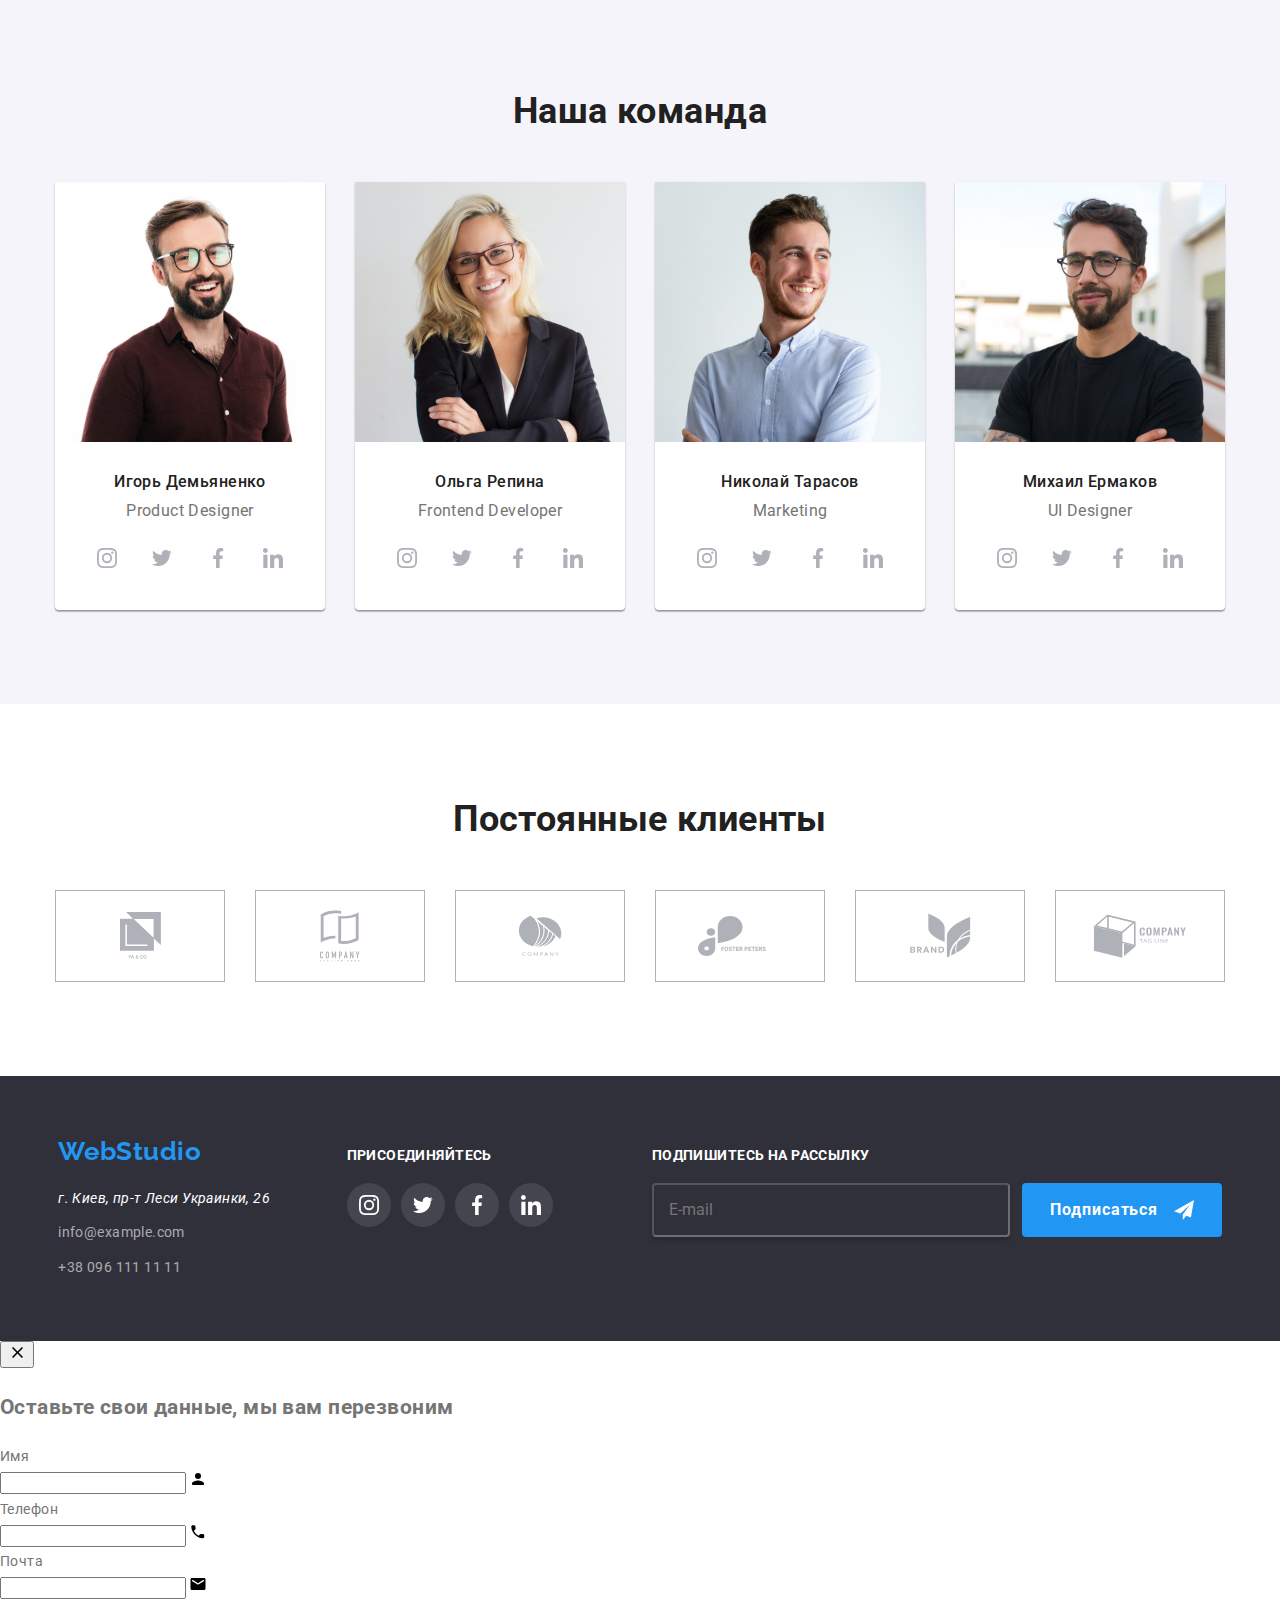
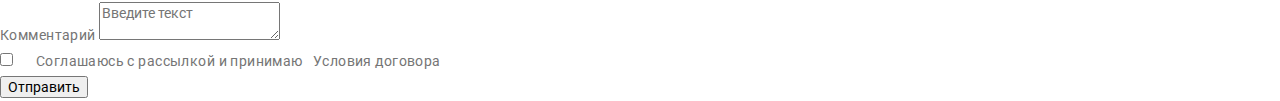
==== commit cd154e92: "sass_index" ====
--- a/index.html
+++ b/index.html
@@ -8,7 +8,7 @@
     <link rel="preconnect" href="https://fonts.gstatic.com">
     <link href="https://fonts.googleapis.com/css2?family=Raleway:wght@700&family=Roboto:wght@400;500;700;900&display=swap" rel="stylesheet">
     <link rel="stylesheet" href="https://cdnjs.cloudflare.com/ajax/libs/modern-normalize/1.0.0/modern-normalize.min.css">
-    <link rel="stylesheet" href="./css/styles.css">
+    <link rel="stylesheet" href="./css/main.min.css">
 </head>
 <body>
     <!-- Шапка -->
--- a/css/main.min.css
+++ b/css/main.min.css
@@ -0,0 +1,2 @@
+.hero__button{background-color:#2196f3;color:#fff;font-family:inherit;font-weight:700;font-size:16px;line-height:1.875;letter-spacing:0.06em;border:0;border-radius:4px;padding:10px 32px;cursor:pointer;-webkit-box-shadow:none;box-shadow:none;-webkit-transition:background-color 250ms cubic-bezier(0.4, 0, 0.2, 1),-webkit-box-shadow 250ms cubic-bezier(0.4, 0, 0.2, 1);transition:background-color 250ms cubic-bezier(0.4, 0, 0.2, 1),-webkit-box-shadow 250ms cubic-bezier(0.4, 0, 0.2, 1);transition:background-color 250ms cubic-bezier(0.4, 0, 0.2, 1),box-shadow 250ms cubic-bezier(0.4, 0, 0.2, 1);transition:background-color 250ms cubic-bezier(0.4, 0, 0.2, 1),box-shadow 250ms cubic-bezier(0.4, 0, 0.2, 1),-webkit-box-shadow 250ms cubic-bezier(0.4, 0, 0.2, 1)}body{color:#757575;font-family:Roboto,sans-serif;font-style:normal;font-weight:400;font-size:14px;line-height:1.846;letter-spacing:0.03em}.container{width:1200px;padding-left:15px;padding-right:15px;margin:0 auto}.section{padding-top:94px;padding-bottom:94px}.link{color:inherit;text-decoration:none;-webkit-transition:color 250ms cubic-bezier(0.4, 0, 0.2, 1);transition:color 250ms cubic-bezier(0.4, 0, 0.2, 1)}.link:hover,.link:focus,.link:active{color:#2196f3}.list{list-style:none;padding:0;margin:0}.foto{display:block;max-width:100%;height:auto}.section__title{text-align:center;color:#212121}.page-header{background-color:#fff;border-bottom:1px solid #ececec}.page-header__container{display:-webkit-box;display:-ms-flexbox;display:flex;-webkit-box-align:center;-ms-flex-align:center;align-items:center}.navigation{display:-webkit-box;display:-ms-flexbox;display:flex;-webkit-box-align:center;-ms-flex-align:center;align-items:center}.navigation__logo{color:#2196f3;font-family:Raleway,sans-serif;font-weight:700;font-size:26px;line-height:1.192}.navigation__logo--dark{color:#000}.navigation__list{display:-webkit-box;display:-ms-flexbox;display:flex;margin-left:93px}.navigation__link{display:block;padding-top:32px;padding-bottom:32px;color:#212121}.navigation__link--curent:visited{color:#2196f3}.navigation__item{position:relative}.navigation__item--current::after{position:absolute;bottom:0;margin-bottom:-1px;content:'';background-color:#2196f3;height:4px;width:100%;border-radius:2px}.contacts{display:-webkit-box;display:-ms-flexbox;display:flex;margin-left:auto}.contacts__link{display:-webkit-box;display:-ms-flexbox;display:flex;-webkit-box-align:center;-ms-flex-align:center;align-items:center;padding-top:32px;padding-bottom:32px;color:#757575}.contacts__icons{display:-webkit-box;display:-ms-flexbox;display:flex;margin-right:10px;fill:currentColor}.navigation__item:not(:first-child),.contacts__item:not(:first-child){margin-left:50px}.navigation__link,.contacts__link{font-weight:500;font-size:14px;line-height:1.142;letter-spacing:0.02em}.hero{padding-top:200px;padding-bottom:200px;background-color:#c4c4c4;background-image:-webkit-gradient(linear, left top, right top, from(rgba(47,48,58,0.4)), to(rgba(47,48,58,0.4))),url(../images/background.jpg);background-image:linear-gradient(to right, rgba(47,48,58,0.4), rgba(47,48,58,0.4)),url(../images/background.jpg);margin-left:auto;margin-right:auto;min-height:600px;max-width:1600px;background-repeat:no-repeat;background-position:center;background-size:cover}.hero__container{display:-webkit-box;display:-ms-flexbox;display:flex;-webkit-box-align:center;-ms-flex-align:center;align-items:center;-webkit-box-orient:vertical;-webkit-box-direction:normal;-ms-flex-direction:column;flex-direction:column}.hero__title{color:#fff;font-weight:900;font-size:44px;line-height:1.364;text-align:center;letter-spacing:0.06em;text-transform:uppercase;margin-top:0;margin-bottom:30px}.hero__button:hover,.hero__button:focus{background-color:#188ce8;-webkit-box-shadow:0px 4px 4px rgba(0,0,0,0.15);box-shadow:0px 4px 4px rgba(0,0,0,0.15)}.section__title--hidden:not(:focus):not(:active){width:1px;height:1px;margin:-1px;border:0;padding:0;white-space:nowrap;-webkit-clip-path:inset(100%);clip-path:inset(100%);clip:rect(0 0 0 0);overflow:hidden}.features{display:-webkit-box;display:-ms-flexbox;display:flex}.features__item:not(:first-child){margin-left:30px}.features__background{height:120px;background-color:#f5f4fa;display:-webkit-box;display:-ms-flexbox;display:flex;-webkit-box-align:center;-ms-flex-align:center;align-items:center;-webkit-box-pack:center;-ms-flex-pack:center;justify-content:center;margin-bottom:30px}.features__icon{width:70px}.features__name{color:#212121}.features__name{font-weight:700;font-size:14px;line-height:1.142;text-transform:uppercase;margin-top:0;margin-bottom:10px}.features__text{font-weight:400;font-size:14px;line-height:1.714;margin:0}.skills{padding-top:0}.section__title{font-weight:700;font-size:36px;line-height:1.167;margin-top:0;margin-bottom:50px;padding-top:0}.skills__list{display:-webkit-box;display:-ms-flexbox;display:flex;-webkit-box-pack:justify;-ms-flex-pack:justify;justify-content:space-between}.skills__item{position:relative}.skills__kind-of-app{position:absolute;bottom:0;display:-webkit-box;display:-ms-flexbox;display:flex;-webkit-box-align:center;-ms-flex-align:center;align-items:center;-webkit-box-pack:center;-ms-flex-pack:center;justify-content:center;width:100%;height:70px;background-color:rgba(47,48,58,0.8)}.skills__text{color:#fff;font-weight:700;font-size:14px;line-height:1.142;text-transform:uppercase}.team{background-color:#f5f4fa}.team__title{margin-bottom:50px}.team__cards{display:-webkit-box;display:-ms-flexbox;display:flex;-webkit-box-orient:vertical;-webkit-box-direction:normal;-ms-flex-direction:column;flex-direction:column}.team__list{display:-webkit-box;display:-ms-flexbox;display:flex;-webkit-box-pack:justify;-ms-flex-pack:justify;justify-content:space-between}.team__card{background-color:#fff;-webkit-box-shadow:0px 1px 3px rgba(0,0,0,0.12),0px 1px 1px rgba(0,0,0,0.14),0px 2px 1px rgba(0,0,0,0.2);box-shadow:0px 1px 3px rgba(0,0,0,0.12),0px 1px 1px rgba(0,0,0,0.14),0px 2px 1px rgba(0,0,0,0.2);border-radius:0px 0px 4px 4px}.team__member-card{padding:30px}.team__profession,.team__member{font-weight:400;font-size:16px;line-height:1.187;text-align:center}.team__member{font-weight:500;margin-top:0;margin-bottom:10px;color:#212121}.team__profession{margin-top:0;margin-bottom:16px}.social-web{display:-webkit-box;display:-ms-flexbox;display:flex;-webkit-box-pack:justify;-ms-flex-pack:justify;justify-content:space-between}.social-web__account{display:-webkit-box;display:-ms-flexbox;display:flex;-webkit-box-align:center;-ms-flex-align:center;align-items:center;-webkit-box-pack:center;-ms-flex-pack:center;justify-content:center;height:44px;width:44px;border-radius:50%;color:#afb1b8;-webkit-transition:background-color 250ms cubic-bezier(0.4, 0, 0.2, 1),color 250ms cubic-bezier(0.4, 0, 0.2, 1);transition:background-color 250ms cubic-bezier(0.4, 0, 0.2, 1),color 250ms cubic-bezier(0.4, 0, 0.2, 1)}.social-web__account:hover,.social-web__account:focus{background-color:#2196f3;color:#fff}.social-web__account--our-media{background-color:rgba(255,255,255,0.1);color:#fff}.social-web__logo{width:20px;height:20px;fill:currentColor}.clientage{display:-webkit-box;display:-ms-flexbox;display:flex;-webkit-box-pack:justify;-ms-flex-pack:justify;justify-content:space-between}.client{display:-webkit-box;display:-ms-flexbox;display:flex;-webkit-box-align:center;-ms-flex-align:center;align-items:center;-webkit-box-pack:center;-ms-flex-pack:center;justify-content:center;border:1px solid #afb1b8;width:170px;height:92px;color:#afb1b8;-webkit-transition:border 250ms cubic-bezier(0.4, 0, 0.2, 1),color 250ms cubic-bezier(0.4, 0, 0.2, 1);transition:border 250ms cubic-bezier(0.4, 0, 0.2, 1),color 250ms cubic-bezier(0.4, 0, 0.2, 1)}.client:hover,.client:focus{border:1px solid #2196f3;color:#2196f3}.client__icon{fill:currentColor}.address{background-color:#2f303a;padding-top:60px;padding-bottom:60px}.address__logo{color:#2196f3;font-family:Raleway,sans-serif;font-weight:700;font-size:26px;line-height:1.192}.address__logo--margin{display:block;margin-bottom:20px}.address__logo--light{color:var(--white)}.address__container{display:-webkit-box;display:-ms-flexbox;display:flex;-webkit-box-align:baseline;-ms-flex-align:baseline;align-items:baseline;-ms-flex-pack:distribute;justify-content:space-around}.address__item:not(:last-child){margin-bottom:9px}.address__location,.address__contacts{font-weight:400;font-size:14px;line-height:1.714}.address__location{color:#fff}.address__contacts{color:rgba(255,255,255,0.6)}.social-media{width:206px;margin-left:70px}.social-media__title,.our-mail__title{color:#fff;margin-top:0;margin-bottom:20px;font-weight:700;font-size:14px;line-height:1.142;text-transform:uppercase}.our-mail{width:570px;margin-left:93px}.our-mail__form{display:-webkit-box;display:-ms-flexbox;display:flex}.our-mail__input{width:358px;margin-right:12px;border-radius:4px;padding:15px;font-weight:400;font-size:16px;line-height:1.25;color:rgba(255,255,255,0.6);border-color:rgba(255,255,255,0.3);background-color:#2f303a;-webkit-box-shadow:0px 4px 4px rgba(0,0,0,0.15);box-shadow:0px 4px 4px rgba(0,0,0,0.15)}.our-mail__button{display:-webkit-box;display:-ms-flexbox;display:flex;-webkit-box-align:center;-ms-flex-align:center;align-items:center;-webkit-box-pack:justify;-ms-flex-pack:justify;justify-content:space-between;padding:10px 28px;width:200px;font-family:inherit;font-weight:700;font-size:16px;line-height:1.875;letter-spacing:0.06em;border-radius:4px;color:#fff;background-color:#2196f3;border:0;-webkit-box-shadow:none;box-shadow:none;-webkit-transition:-webkit-box-shadow 250ms cubic-bezier(0.4, 0, 0.2, 1);transition:-webkit-box-shadow 250ms cubic-bezier(0.4, 0, 0.2, 1);transition:box-shadow 250ms cubic-bezier(0.4, 0, 0.2, 1);transition:box-shadow 250ms cubic-bezier(0.4, 0, 0.2, 1), -webkit-box-shadow 250ms cubic-bezier(0.4, 0, 0.2, 1)}.our-mail__button:hover,.our-mail__button:focus{-webkit-box-shadow:0px 4px 4px rgba(0,0,0,0.15);box-shadow:0px 4px 4px rgba(0,0,0,0.15);cursor:pointer}
+/*# sourceMappingURL=main.min.css.map */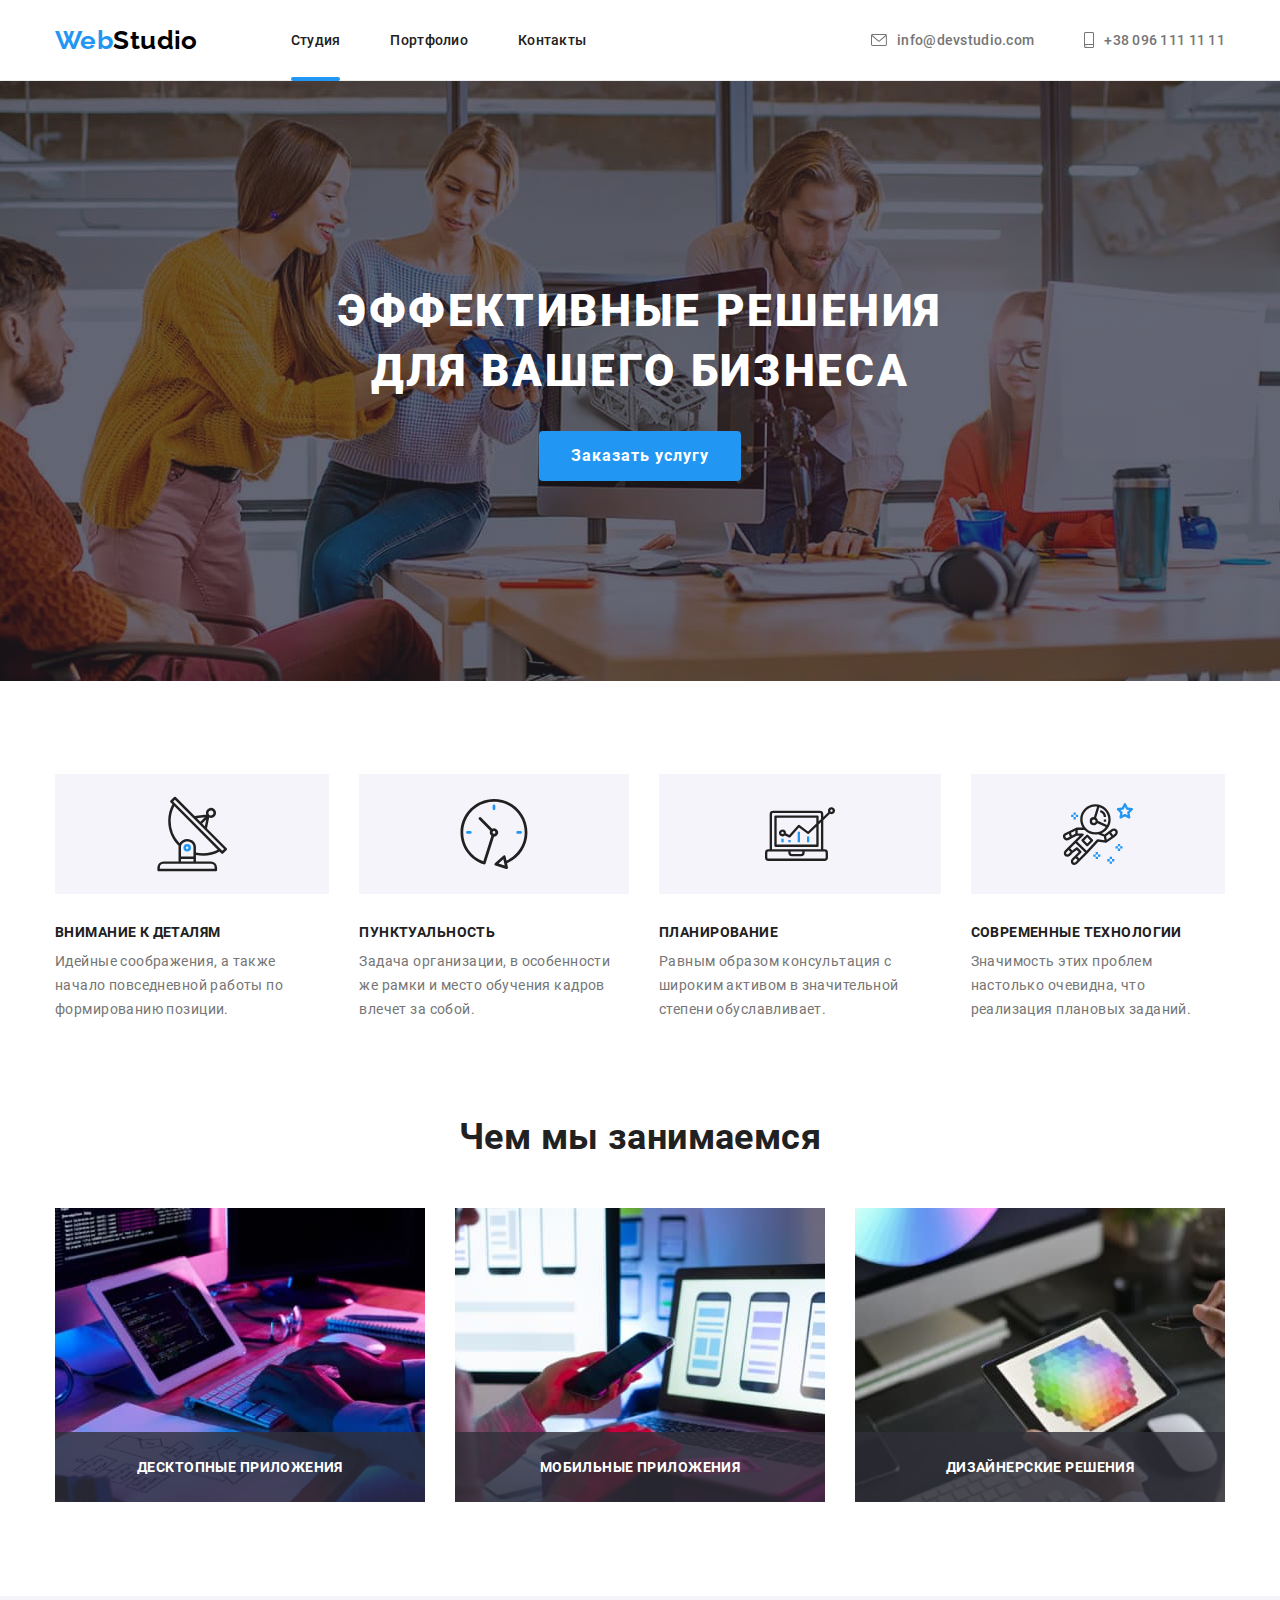
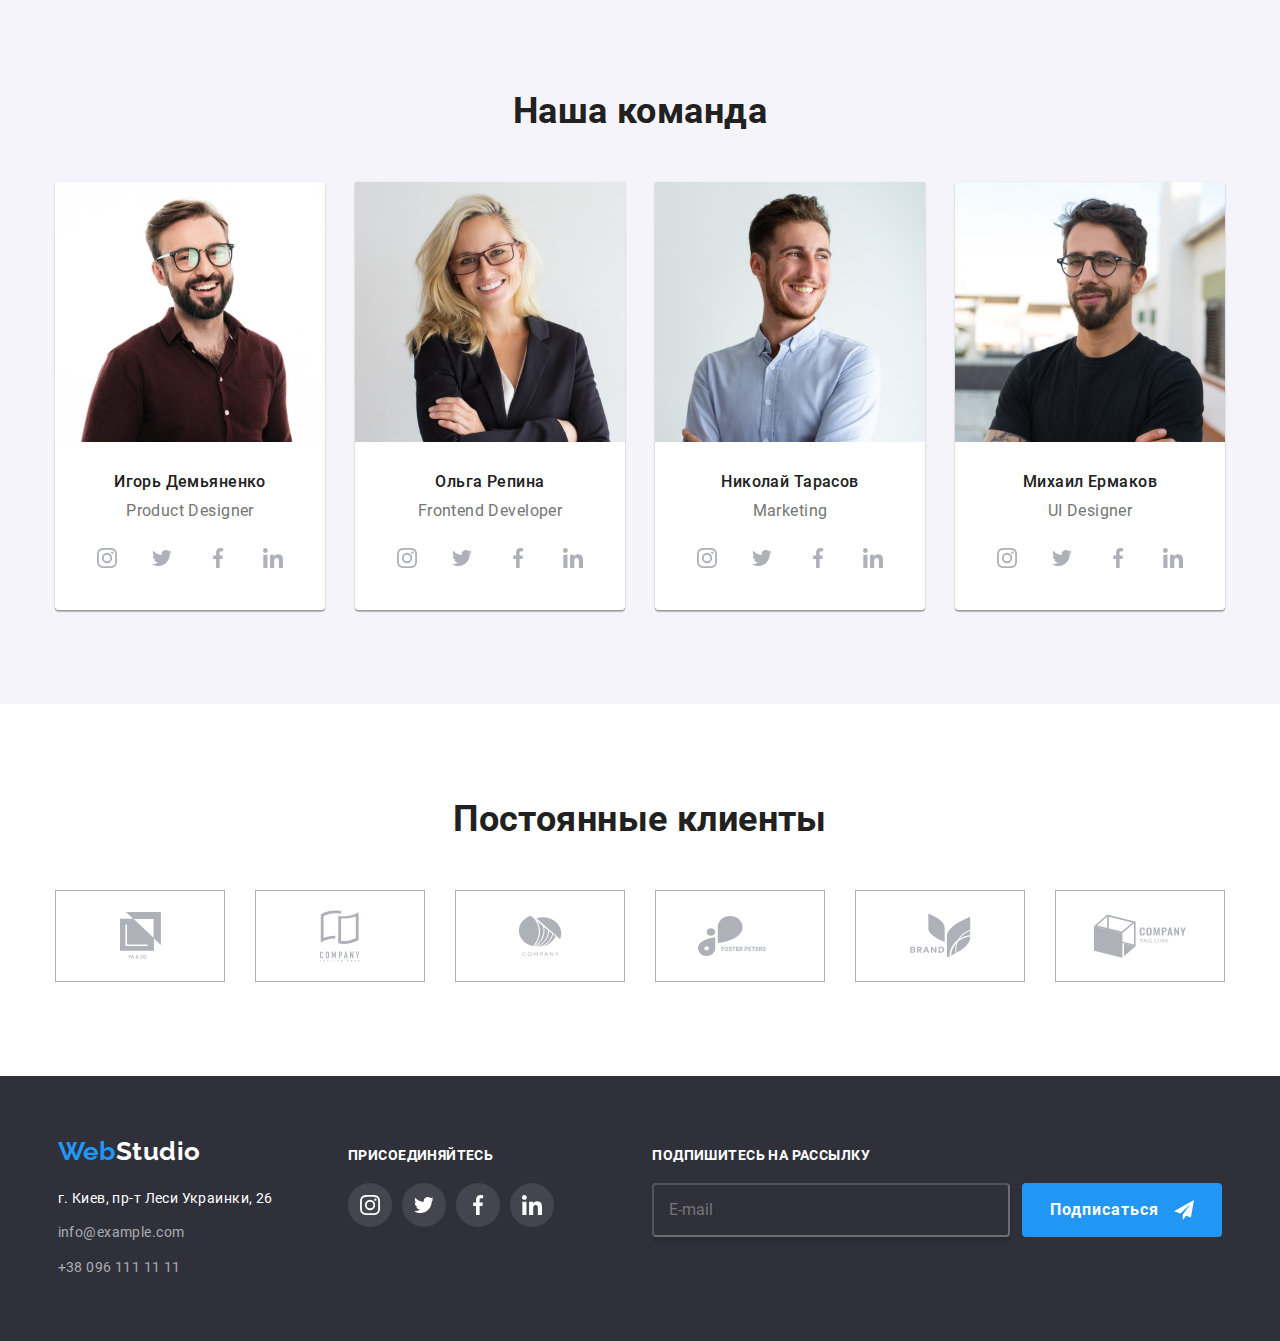
==== commit fc51f60e: "sass-complete" ====
--- a/index.html
+++ b/index.html
@@ -5,9 +5,6 @@
     <meta http-equiv="X-UA-Compatible" content="IE=edge">
     <meta name="viewport" content="width=device-width, initial-scale=1.0">
     <title>Главная</title>
-    <link rel="preconnect" href="https://fonts.gstatic.com">
-    <link href="https://fonts.googleapis.com/css2?family=Raleway:wght@700&family=Roboto:wght@400;500;700;900&display=swap" rel="stylesheet">
-    <link rel="stylesheet" href="https://cdnjs.cloudflare.com/ajax/libs/modern-normalize/1.0.0/modern-normalize.min.css">
     <link rel="stylesheet" href="./css/main.min.css">
 </head>
 <body>
--- a/css/main.min.css
+++ b/css/main.min.css
@@ -1,2 +1,2 @@
-.hero__button{background-color:#2196f3;color:#fff;font-family:inherit;font-weight:700;font-size:16px;line-height:1.875;letter-spacing:0.06em;border:0;border-radius:4px;padding:10px 32px;cursor:pointer;-webkit-box-shadow:none;box-shadow:none;-webkit-transition:background-color 250ms cubic-bezier(0.4, 0, 0.2, 1),-webkit-box-shadow 250ms cubic-bezier(0.4, 0, 0.2, 1);transition:background-color 250ms cubic-bezier(0.4, 0, 0.2, 1),-webkit-box-shadow 250ms cubic-bezier(0.4, 0, 0.2, 1);transition:background-color 250ms cubic-bezier(0.4, 0, 0.2, 1),box-shadow 250ms cubic-bezier(0.4, 0, 0.2, 1);transition:background-color 250ms cubic-bezier(0.4, 0, 0.2, 1),box-shadow 250ms cubic-bezier(0.4, 0, 0.2, 1),-webkit-box-shadow 250ms cubic-bezier(0.4, 0, 0.2, 1)}body{color:#757575;font-family:Roboto,sans-serif;font-style:normal;font-weight:400;font-size:14px;line-height:1.846;letter-spacing:0.03em}.container{width:1200px;padding-left:15px;padding-right:15px;margin:0 auto}.section{padding-top:94px;padding-bottom:94px}.link{color:inherit;text-decoration:none;-webkit-transition:color 250ms cubic-bezier(0.4, 0, 0.2, 1);transition:color 250ms cubic-bezier(0.4, 0, 0.2, 1)}.link:hover,.link:focus,.link:active{color:#2196f3}.list{list-style:none;padding:0;margin:0}.foto{display:block;max-width:100%;height:auto}.section__title{text-align:center;color:#212121}.page-header{background-color:#fff;border-bottom:1px solid #ececec}.page-header__container{display:-webkit-box;display:-ms-flexbox;display:flex;-webkit-box-align:center;-ms-flex-align:center;align-items:center}.navigation{display:-webkit-box;display:-ms-flexbox;display:flex;-webkit-box-align:center;-ms-flex-align:center;align-items:center}.navigation__logo{color:#2196f3;font-family:Raleway,sans-serif;font-weight:700;font-size:26px;line-height:1.192}.navigation__logo--dark{color:#000}.navigation__list{display:-webkit-box;display:-ms-flexbox;display:flex;margin-left:93px}.navigation__link{display:block;padding-top:32px;padding-bottom:32px;color:#212121}.navigation__link--curent:visited{color:#2196f3}.navigation__item{position:relative}.navigation__item--current::after{position:absolute;bottom:0;margin-bottom:-1px;content:'';background-color:#2196f3;height:4px;width:100%;border-radius:2px}.contacts{display:-webkit-box;display:-ms-flexbox;display:flex;margin-left:auto}.contacts__link{display:-webkit-box;display:-ms-flexbox;display:flex;-webkit-box-align:center;-ms-flex-align:center;align-items:center;padding-top:32px;padding-bottom:32px;color:#757575}.contacts__icons{display:-webkit-box;display:-ms-flexbox;display:flex;margin-right:10px;fill:currentColor}.navigation__item:not(:first-child),.contacts__item:not(:first-child){margin-left:50px}.navigation__link,.contacts__link{font-weight:500;font-size:14px;line-height:1.142;letter-spacing:0.02em}.hero{padding-top:200px;padding-bottom:200px;background-color:#c4c4c4;background-image:-webkit-gradient(linear, left top, right top, from(rgba(47,48,58,0.4)), to(rgba(47,48,58,0.4))),url(../images/background.jpg);background-image:linear-gradient(to right, rgba(47,48,58,0.4), rgba(47,48,58,0.4)),url(../images/background.jpg);margin-left:auto;margin-right:auto;min-height:600px;max-width:1600px;background-repeat:no-repeat;background-position:center;background-size:cover}.hero__container{display:-webkit-box;display:-ms-flexbox;display:flex;-webkit-box-align:center;-ms-flex-align:center;align-items:center;-webkit-box-orient:vertical;-webkit-box-direction:normal;-ms-flex-direction:column;flex-direction:column}.hero__title{color:#fff;font-weight:900;font-size:44px;line-height:1.364;text-align:center;letter-spacing:0.06em;text-transform:uppercase;margin-top:0;margin-bottom:30px}.hero__button:hover,.hero__button:focus{background-color:#188ce8;-webkit-box-shadow:0px 4px 4px rgba(0,0,0,0.15);box-shadow:0px 4px 4px rgba(0,0,0,0.15)}.section__title--hidden:not(:focus):not(:active){width:1px;height:1px;margin:-1px;border:0;padding:0;white-space:nowrap;-webkit-clip-path:inset(100%);clip-path:inset(100%);clip:rect(0 0 0 0);overflow:hidden}.features{display:-webkit-box;display:-ms-flexbox;display:flex}.features__item:not(:first-child){margin-left:30px}.features__background{height:120px;background-color:#f5f4fa;display:-webkit-box;display:-ms-flexbox;display:flex;-webkit-box-align:center;-ms-flex-align:center;align-items:center;-webkit-box-pack:center;-ms-flex-pack:center;justify-content:center;margin-bottom:30px}.features__icon{width:70px}.features__name{color:#212121}.features__name{font-weight:700;font-size:14px;line-height:1.142;text-transform:uppercase;margin-top:0;margin-bottom:10px}.features__text{font-weight:400;font-size:14px;line-height:1.714;margin:0}.skills{padding-top:0}.section__title{font-weight:700;font-size:36px;line-height:1.167;margin-top:0;margin-bottom:50px;padding-top:0}.skills__list{display:-webkit-box;display:-ms-flexbox;display:flex;-webkit-box-pack:justify;-ms-flex-pack:justify;justify-content:space-between}.skills__item{position:relative}.skills__kind-of-app{position:absolute;bottom:0;display:-webkit-box;display:-ms-flexbox;display:flex;-webkit-box-align:center;-ms-flex-align:center;align-items:center;-webkit-box-pack:center;-ms-flex-pack:center;justify-content:center;width:100%;height:70px;background-color:rgba(47,48,58,0.8)}.skills__text{color:#fff;font-weight:700;font-size:14px;line-height:1.142;text-transform:uppercase}.team{background-color:#f5f4fa}.team__title{margin-bottom:50px}.team__cards{display:-webkit-box;display:-ms-flexbox;display:flex;-webkit-box-orient:vertical;-webkit-box-direction:normal;-ms-flex-direction:column;flex-direction:column}.team__list{display:-webkit-box;display:-ms-flexbox;display:flex;-webkit-box-pack:justify;-ms-flex-pack:justify;justify-content:space-between}.team__card{background-color:#fff;-webkit-box-shadow:0px 1px 3px rgba(0,0,0,0.12),0px 1px 1px rgba(0,0,0,0.14),0px 2px 1px rgba(0,0,0,0.2);box-shadow:0px 1px 3px rgba(0,0,0,0.12),0px 1px 1px rgba(0,0,0,0.14),0px 2px 1px rgba(0,0,0,0.2);border-radius:0px 0px 4px 4px}.team__member-card{padding:30px}.team__profession,.team__member{font-weight:400;font-size:16px;line-height:1.187;text-align:center}.team__member{font-weight:500;margin-top:0;margin-bottom:10px;color:#212121}.team__profession{margin-top:0;margin-bottom:16px}.social-web{display:-webkit-box;display:-ms-flexbox;display:flex;-webkit-box-pack:justify;-ms-flex-pack:justify;justify-content:space-between}.social-web__account{display:-webkit-box;display:-ms-flexbox;display:flex;-webkit-box-align:center;-ms-flex-align:center;align-items:center;-webkit-box-pack:center;-ms-flex-pack:center;justify-content:center;height:44px;width:44px;border-radius:50%;color:#afb1b8;-webkit-transition:background-color 250ms cubic-bezier(0.4, 0, 0.2, 1),color 250ms cubic-bezier(0.4, 0, 0.2, 1);transition:background-color 250ms cubic-bezier(0.4, 0, 0.2, 1),color 250ms cubic-bezier(0.4, 0, 0.2, 1)}.social-web__account:hover,.social-web__account:focus{background-color:#2196f3;color:#fff}.social-web__account--our-media{background-color:rgba(255,255,255,0.1);color:#fff}.social-web__logo{width:20px;height:20px;fill:currentColor}.clientage{display:-webkit-box;display:-ms-flexbox;display:flex;-webkit-box-pack:justify;-ms-flex-pack:justify;justify-content:space-between}.client{display:-webkit-box;display:-ms-flexbox;display:flex;-webkit-box-align:center;-ms-flex-align:center;align-items:center;-webkit-box-pack:center;-ms-flex-pack:center;justify-content:center;border:1px solid #afb1b8;width:170px;height:92px;color:#afb1b8;-webkit-transition:border 250ms cubic-bezier(0.4, 0, 0.2, 1),color 250ms cubic-bezier(0.4, 0, 0.2, 1);transition:border 250ms cubic-bezier(0.4, 0, 0.2, 1),color 250ms cubic-bezier(0.4, 0, 0.2, 1)}.client:hover,.client:focus{border:1px solid #2196f3;color:#2196f3}.client__icon{fill:currentColor}.address{background-color:#2f303a;padding-top:60px;padding-bottom:60px}.address__logo{color:#2196f3;font-family:Raleway,sans-serif;font-weight:700;font-size:26px;line-height:1.192}.address__logo--margin{display:block;margin-bottom:20px}.address__logo--light{color:var(--white)}.address__container{display:-webkit-box;display:-ms-flexbox;display:flex;-webkit-box-align:baseline;-ms-flex-align:baseline;align-items:baseline;-ms-flex-pack:distribute;justify-content:space-around}.address__item:not(:last-child){margin-bottom:9px}.address__location,.address__contacts{font-weight:400;font-size:14px;line-height:1.714}.address__location{color:#fff}.address__contacts{color:rgba(255,255,255,0.6)}.social-media{width:206px;margin-left:70px}.social-media__title,.our-mail__title{color:#fff;margin-top:0;margin-bottom:20px;font-weight:700;font-size:14px;line-height:1.142;text-transform:uppercase}.our-mail{width:570px;margin-left:93px}.our-mail__form{display:-webkit-box;display:-ms-flexbox;display:flex}.our-mail__input{width:358px;margin-right:12px;border-radius:4px;padding:15px;font-weight:400;font-size:16px;line-height:1.25;color:rgba(255,255,255,0.6);border-color:rgba(255,255,255,0.3);background-color:#2f303a;-webkit-box-shadow:0px 4px 4px rgba(0,0,0,0.15);box-shadow:0px 4px 4px rgba(0,0,0,0.15)}.our-mail__button{display:-webkit-box;display:-ms-flexbox;display:flex;-webkit-box-align:center;-ms-flex-align:center;align-items:center;-webkit-box-pack:justify;-ms-flex-pack:justify;justify-content:space-between;padding:10px 28px;width:200px;font-family:inherit;font-weight:700;font-size:16px;line-height:1.875;letter-spacing:0.06em;border-radius:4px;color:#fff;background-color:#2196f3;border:0;-webkit-box-shadow:none;box-shadow:none;-webkit-transition:-webkit-box-shadow 250ms cubic-bezier(0.4, 0, 0.2, 1);transition:-webkit-box-shadow 250ms cubic-bezier(0.4, 0, 0.2, 1);transition:box-shadow 250ms cubic-bezier(0.4, 0, 0.2, 1);transition:box-shadow 250ms cubic-bezier(0.4, 0, 0.2, 1), -webkit-box-shadow 250ms cubic-bezier(0.4, 0, 0.2, 1)}.our-mail__button:hover,.our-mail__button:focus{-webkit-box-shadow:0px 4px 4px rgba(0,0,0,0.15);box-shadow:0px 4px 4px rgba(0,0,0,0.15);cursor:pointer}
+/*! modern-normalize v1.1.0 | MIT License | https://github.com/sindresorhus/modern-normalize */*,::before,::after{-webkit-box-sizing:border-box;box-sizing:border-box}html{line-height:1.15;-webkit-text-size-adjust:100%;-moz-tab-size:4;-o-tab-size:4;tab-size:4}body{margin:0;font-family:'Roboto', sans-serif}hr{height:0;color:inherit}abbr[title]{-webkit-text-decoration:underline dotted;text-decoration:underline dotted}b,strong{font-weight:bolder}code,kbd,samp,pre{font-family:ui-monospace, SFMono-Regular, Consolas, 'Liberation Mono', Menlo, monospace;font-size:1em}small{font-size:80%}sub,sup{font-size:75%;line-height:0;position:relative;vertical-align:baseline}sub{bottom:-0.25em}sup{top:-0.5em}table{text-indent:0;border-color:inherit}button,input,optgroup,select,textarea{font-family:inherit;font-size:100%;line-height:1.15;margin:0}button,select{text-transform:none}button,[type='button'],[type='reset'],[type='submit']{-webkit-appearance:button}::-moz-focus-inner{border-style:none;padding:0}:-moz-focusring{outline:1px dotted ButtonText}:-moz-ui-invalid{box-shadow:none}legend{padding:0}progress{vertical-align:baseline}::-webkit-inner-spin-button,::-webkit-outer-spin-button{height:auto}[type='search']{-webkit-appearance:textfield;outline-offset:-2px}::-webkit-search-decoration{-webkit-appearance:none}::-webkit-file-upload-button{-webkit-appearance:button;font:inherit}summary{display:list-item}a{text-decoration:none}ul{list-style:none;padding:0;margin:0}link{text-decoration:none}@font-face{font-family:'Roboto';font-style:normal;font-weight:400;src:url("../fonts/roboto-v27-latin_cyrillic-regular.eot");src:local(""),url("../fonts/roboto-v27-latin_cyrillic-regular.eot?#iefix") format("embedded-opentype"),url("../fonts/roboto-v27-latin_cyrillic-regular.woff2") format("woff2"),url("../fonts/roboto-v27-latin_cyrillic-regular.woff") format("woff"),url("../fonts/roboto-v27-latin_cyrillic-regular.ttf") format("truetype"),url("../fonts/roboto-v27-latin_cyrillic-regular.svg#Roboto") format("svg")}@font-face{font-family:'Roboto';font-style:normal;font-weight:500;src:url("../fonts/roboto-v27-latin_cyrillic-500.eot");src:local(""),url("../fonts/roboto-v27-latin_cyrillic-500.eot?#iefix") format("embedded-opentype"),url("../fonts/roboto-v27-latin_cyrillic-500.woff2") format("woff2"),url("../fonts/roboto-v27-latin_cyrillic-500.woff") format("woff"),url("../fonts/roboto-v27-latin_cyrillic-500.ttf") format("truetype"),url("../fonts/roboto-v27-latin_cyrillic-500.svg#Roboto") format("svg")}@font-face{font-family:'Roboto';font-style:normal;font-weight:700;src:url("../fonts/roboto-v27-latin_cyrillic-700.eot");src:local(""),url("../fonts/roboto-v27-latin_cyrillic-700.eot?#iefix") format("embedded-opentype"),url("../fonts/roboto-v27-latin_cyrillic-700.woff2") format("woff2"),url("../fonts/roboto-v27-latin_cyrillic-700.woff") format("woff"),url("../fonts/roboto-v27-latin_cyrillic-700.ttf") format("truetype"),url("../fonts/roboto-v27-latin_cyrillic-700.svg#Roboto") format("svg")}@font-face{font-family:'Roboto';font-style:normal;font-weight:900;src:url("../fonts/roboto-v27-latin_cyrillic-900.eot");src:local(""),url("../fonts/roboto-v27-latin_cyrillic-900.eot?#iefix") format("embedded-opentype"),url("../fonts/roboto-v27-latin_cyrillic-900.woff2") format("woff2"),url("../fonts/roboto-v27-latin_cyrillic-900.woff") format("woff"),url("../fonts/roboto-v27-latin_cyrillic-900.ttf") format("truetype"),url("../fonts/roboto-v27-latin_cyrillic-900.svg#Roboto") format("svg")}@font-face{font-family:'Raleway';font-style:normal;font-weight:400;src:url("../fonts/raleway-v22-latin-regular.eot");src:local(""),url("../fonts/raleway-v22-latin-regular.eot?#iefix") format("embedded-opentype"),url("../fonts/raleway-v22-latin-regular.woff2") format("woff2"),url("../fonts/raleway-v22-latin-regular.woff") format("woff"),url("../fonts/raleway-v22-latin-regular.ttf") format("truetype"),url("../fonts/raleway-v22-latin-regular.svg#Raleway") format("svg")}@font-face{font-family:'Raleway';font-style:normal;font-weight:700;src:url("../fonts/raleway-v22-latin-700.eot");src:local(""),url("../fonts/raleway-v22-latin-700.eot?#iefix") format("embedded-opentype"),url("../fonts/raleway-v22-latin-700.woff2") format("woff2"),url("../fonts/raleway-v22-latin-700.woff") format("woff"),url("../fonts/raleway-v22-latin-700.ttf") format("truetype"),url("../fonts/raleway-v22-latin-700.svg#Raleway") format("svg")}.hero__button,.modal__submit-button{background-color:#2196f3;color:#fff;font-family:inherit;font-weight:700;font-size:16px;line-height:1.875;letter-spacing:0.06em;border:0;border-radius:4px;padding:10px 32px;cursor:pointer;-webkit-box-shadow:none;box-shadow:none;-webkit-transition:background-color 250ms cubic-bezier(0.4, 0, 0.2, 1),-webkit-box-shadow 250ms cubic-bezier(0.4, 0, 0.2, 1);transition:background-color 250ms cubic-bezier(0.4, 0, 0.2, 1),-webkit-box-shadow 250ms cubic-bezier(0.4, 0, 0.2, 1);transition:background-color 250ms cubic-bezier(0.4, 0, 0.2, 1),box-shadow 250ms cubic-bezier(0.4, 0, 0.2, 1);transition:background-color 250ms cubic-bezier(0.4, 0, 0.2, 1),box-shadow 250ms cubic-bezier(0.4, 0, 0.2, 1),-webkit-box-shadow 250ms cubic-bezier(0.4, 0, 0.2, 1)}body{color:#757575;font-family:Roboto,sans-serif;font-style:normal;font-weight:400;font-size:14px;line-height:1.846;letter-spacing:0.03em}.container{width:1200px;padding-left:15px;padding-right:15px;margin:0 auto}.section{padding-top:94px;padding-bottom:94px}.link{color:inherit;text-decoration:none;-webkit-transition:color 250ms cubic-bezier(0.4, 0, 0.2, 1);transition:color 250ms cubic-bezier(0.4, 0, 0.2, 1)}.link:hover,.link:focus,.link:active{color:#2196f3}.list{list-style:none;padding:0;margin:0}.foto{display:block;max-width:100%;height:auto}.section__title{text-align:center;color:#212121}.page-header{background-color:#fff;border-bottom:1px solid #ececec}.page-header__container{display:-webkit-box;display:-ms-flexbox;display:flex;-webkit-box-align:center;-ms-flex-align:center;align-items:center}.navigation{display:-webkit-box;display:-ms-flexbox;display:flex;-webkit-box-align:center;-ms-flex-align:center;align-items:center}.navigation__logo{color:#2196f3;font-family:Raleway,sans-serif;font-weight:700;font-size:26px;line-height:1.192}.navigation__logo--dark{color:#000}.navigation__list{display:-webkit-box;display:-ms-flexbox;display:flex;margin-left:93px}.navigation__link{display:block;padding-top:32px;padding-bottom:32px;color:#212121}.navigation__link--curent:visited{color:#2196f3}.navigation__item{position:relative}.navigation__item--current::after{position:absolute;bottom:0;margin-bottom:-1px;content:'';background-color:#2196f3;height:4px;width:100%;border-radius:2px}.contacts{display:-webkit-box;display:-ms-flexbox;display:flex;margin-left:auto}.contacts__link{display:-webkit-box;display:-ms-flexbox;display:flex;-webkit-box-align:center;-ms-flex-align:center;align-items:center;padding-top:32px;padding-bottom:32px;color:#757575}.contacts__icons{display:-webkit-box;display:-ms-flexbox;display:flex;margin-right:10px;fill:currentColor}.navigation__item:not(:first-child),.contacts__item:not(:first-child){margin-left:50px}.navigation__link,.contacts__link{font-weight:500;font-size:14px;line-height:1.142;letter-spacing:0.02em}.hero{padding-top:200px;padding-bottom:200px;background-color:#c4c4c4;background-image:-webkit-gradient(linear, left top, right top, from(rgba(47,48,58,0.4)), to(rgba(47,48,58,0.4))),url(../images/background.jpg);background-image:linear-gradient(to right, rgba(47,48,58,0.4), rgba(47,48,58,0.4)),url(../images/background.jpg);margin-left:auto;margin-right:auto;min-height:600px;max-width:1600px;background-repeat:no-repeat;background-position:center;background-size:cover}.hero__container{display:-webkit-box;display:-ms-flexbox;display:flex;-webkit-box-align:center;-ms-flex-align:center;align-items:center;-webkit-box-orient:vertical;-webkit-box-direction:normal;-ms-flex-direction:column;flex-direction:column}.hero__title{color:#fff;font-weight:900;font-size:44px;line-height:1.364;text-align:center;letter-spacing:0.06em;text-transform:uppercase;margin-top:0;margin-bottom:30px}.hero__button:hover,.hero__button:focus{background-color:#188ce8;-webkit-box-shadow:0px 4px 4px rgba(0,0,0,0.15);box-shadow:0px 4px 4px rgba(0,0,0,0.15)}.section__title--hidden:not(:focus):not(:active){width:1px;height:1px;margin:-1px;border:0;padding:0;white-space:nowrap;-webkit-clip-path:inset(100%);clip-path:inset(100%);clip:rect(0 0 0 0);overflow:hidden}.features{display:-webkit-box;display:-ms-flexbox;display:flex}.features__item:not(:first-child){margin-left:30px}.features__background{height:120px;background-color:#f5f4fa;display:-webkit-box;display:-ms-flexbox;display:flex;-webkit-box-align:center;-ms-flex-align:center;align-items:center;-webkit-box-pack:center;-ms-flex-pack:center;justify-content:center;margin-bottom:30px}.features__icon{width:70px}.features__name{color:#212121}.features__name{font-weight:700;font-size:14px;line-height:1.142;text-transform:uppercase;margin-top:0;margin-bottom:10px}.features__text{font-weight:400;font-size:14px;line-height:1.714;margin:0}.skills{padding-top:0}.section__title{font-weight:700;font-size:36px;line-height:1.167;margin-top:0;margin-bottom:50px;padding-top:0}.skills__list{display:-webkit-box;display:-ms-flexbox;display:flex;-webkit-box-pack:justify;-ms-flex-pack:justify;justify-content:space-between}.skills__item{position:relative}.skills__kind-of-app{position:absolute;bottom:0;left:0;display:-webkit-box;display:-ms-flexbox;display:flex;-webkit-box-align:center;-ms-flex-align:center;align-items:center;-webkit-box-pack:center;-ms-flex-pack:center;justify-content:center;width:100%;height:70px;background-color:rgba(47,48,58,0.8)}.skills__text{color:#fff;font-weight:700;font-size:14px;line-height:1.142;text-transform:uppercase}.team{background-color:#f5f4fa}.team__title{margin-bottom:50px}.team__cards{display:-webkit-box;display:-ms-flexbox;display:flex;-webkit-box-orient:vertical;-webkit-box-direction:normal;-ms-flex-direction:column;flex-direction:column}.team__list{display:-webkit-box;display:-ms-flexbox;display:flex;-webkit-box-pack:justify;-ms-flex-pack:justify;justify-content:space-between}.team__card{background-color:#fff;-webkit-box-shadow:0px 1px 3px rgba(0,0,0,0.12),0px 1px 1px rgba(0,0,0,0.14),0px 2px 1px rgba(0,0,0,0.2);box-shadow:0px 1px 3px rgba(0,0,0,0.12),0px 1px 1px rgba(0,0,0,0.14),0px 2px 1px rgba(0,0,0,0.2);border-radius:0px 0px 4px 4px}.team__member-card{padding:30px}.team__profession,.team__member{font-weight:400;font-size:16px;line-height:1.187;text-align:center}.team__member{font-weight:500;margin-top:0;margin-bottom:10px;color:#212121}.team__profession{margin-top:0;margin-bottom:16px}.social-web{display:-webkit-box;display:-ms-flexbox;display:flex;-webkit-box-pack:justify;-ms-flex-pack:justify;justify-content:space-between}.social-web__account{display:-webkit-box;display:-ms-flexbox;display:flex;-webkit-box-align:center;-ms-flex-align:center;align-items:center;-webkit-box-pack:center;-ms-flex-pack:center;justify-content:center;height:44px;width:44px;border-radius:50%;color:#afb1b8;-webkit-transition:background-color 250ms cubic-bezier(0.4, 0, 0.2, 1),color 250ms cubic-bezier(0.4, 0, 0.2, 1);transition:background-color 250ms cubic-bezier(0.4, 0, 0.2, 1),color 250ms cubic-bezier(0.4, 0, 0.2, 1)}.social-web__account:hover,.social-web__account:focus{background-color:#2196f3;color:#fff}.social-web__account--our-media{background-color:rgba(255,255,255,0.1);color:#fff}.social-web__logo{width:20px;height:20px;fill:currentColor}.clientage{display:-webkit-box;display:-ms-flexbox;display:flex;-webkit-box-pack:justify;-ms-flex-pack:justify;justify-content:space-between}.client{display:-webkit-box;display:-ms-flexbox;display:flex;-webkit-box-align:center;-ms-flex-align:center;align-items:center;-webkit-box-pack:center;-ms-flex-pack:center;justify-content:center;border:1px solid #afb1b8;width:170px;height:92px;color:#afb1b8;-webkit-transition:border 250ms cubic-bezier(0.4, 0, 0.2, 1),color 250ms cubic-bezier(0.4, 0, 0.2, 1);transition:border 250ms cubic-bezier(0.4, 0, 0.2, 1),color 250ms cubic-bezier(0.4, 0, 0.2, 1)}.client:hover,.client:focus{border:1px solid #2196f3;color:#2196f3}.client__icon{fill:currentColor}.address{background-color:#2f303a;padding-top:60px;padding-bottom:60px}.address__logo{color:#2196f3;font-family:Raleway,sans-serif;font-weight:700;font-size:26px;line-height:1.192}.address__logo--margin{display:block;margin-bottom:20px}.address__logo--light{color:#fff}.address__container{display:-webkit-box;display:-ms-flexbox;display:flex;-webkit-box-align:baseline;-ms-flex-align:baseline;align-items:baseline;-ms-flex-pack:distribute;justify-content:space-around}.address__item:not(:last-child){margin-bottom:9px}.address__location,.address__contacts{font-weight:400;font-size:14px;line-height:1.714;font-style:normal}.address__location{color:#fff}.address__contacts{color:rgba(255,255,255,0.6)}.social-media{width:206px;margin-left:70px}.social-media__title,.our-mail__title{color:#fff;margin-top:0;margin-bottom:20px;font-weight:700;font-size:14px;line-height:1.142;text-transform:uppercase}.our-mail{width:570px;margin-left:93px}.our-mail__form{display:-webkit-box;display:-ms-flexbox;display:flex}.our-mail__input{width:358px;margin-right:12px;border-radius:4px;padding:15px;font-weight:400;font-size:16px;line-height:1.25;color:rgba(255,255,255,0.6);border-color:rgba(255,255,255,0.3);background-color:#2f303a;-webkit-box-shadow:0px 4px 4px rgba(0,0,0,0.15);box-shadow:0px 4px 4px rgba(0,0,0,0.15)}.our-mail__button{display:-webkit-box;display:-ms-flexbox;display:flex;-webkit-box-align:center;-ms-flex-align:center;align-items:center;-webkit-box-pack:justify;-ms-flex-pack:justify;justify-content:space-between;padding:10px 28px;width:200px;font-family:inherit;font-weight:700;font-size:16px;line-height:1.875;letter-spacing:0.06em;border-radius:4px;color:#fff;background-color:#2196f3;border:0;-webkit-box-shadow:none;box-shadow:none;-webkit-transition:-webkit-box-shadow 250ms cubic-bezier(0.4, 0, 0.2, 1);transition:-webkit-box-shadow 250ms cubic-bezier(0.4, 0, 0.2, 1);transition:box-shadow 250ms cubic-bezier(0.4, 0, 0.2, 1);transition:box-shadow 250ms cubic-bezier(0.4, 0, 0.2, 1), -webkit-box-shadow 250ms cubic-bezier(0.4, 0, 0.2, 1)}.our-mail__button:hover,.our-mail__button:focus{-webkit-box-shadow:0px 4px 4px rgba(0,0,0,0.15);box-shadow:0px 4px 4px rgba(0,0,0,0.15);cursor:pointer}.filter{display:-webkit-box;display:-ms-flexbox;display:flex;-webkit-box-pack:center;-ms-flex-pack:center;justify-content:center;margin-bottom:50px}.filter__item:not(:first-child){margin-left:8px}.filter__button{color:#212121;background-color:#f5f4fa;font-family:inherit;font-weight:500;font-size:16px;line-height:1.625;text-align:center;border:0;border-radius:4px;padding:6px 22px;cursor:pointer;-webkit-transition:background-color 250ms cubic-bezier(0.4, 0, 0.2, 1),color 250ms cubic-bezier(0.4, 0, 0.2, 1),-webkit-box-shadow 250ms cubic-bezier(0.4, 0, 0.2, 1);transition:background-color 250ms cubic-bezier(0.4, 0, 0.2, 1),color 250ms cubic-bezier(0.4, 0, 0.2, 1),-webkit-box-shadow 250ms cubic-bezier(0.4, 0, 0.2, 1);transition:background-color 250ms cubic-bezier(0.4, 0, 0.2, 1),color 250ms cubic-bezier(0.4, 0, 0.2, 1),box-shadow 250ms cubic-bezier(0.4, 0, 0.2, 1);transition:background-color 250ms cubic-bezier(0.4, 0, 0.2, 1),color 250ms cubic-bezier(0.4, 0, 0.2, 1),box-shadow 250ms cubic-bezier(0.4, 0, 0.2, 1),-webkit-box-shadow 250ms cubic-bezier(0.4, 0, 0.2, 1)}.filter__button:hover,.filter__button:focus{background-color:#2196f3;color:#fff;-webkit-box-shadow:0px 3px 1px rgba(0,0,0,0.1),0px 1px 2px rgba(0,0,0,0.08),0px 2px 2px rgba(0,0,0,0.12);box-shadow:0px 3px 1px rgba(0,0,0,0.1),0px 1px 2px rgba(0,0,0,0.08),0px 2px 2px rgba(0,0,0,0.12)}.projects{display:-webkit-box;display:-ms-flexbox;display:flex;-ms-flex-wrap:wrap;flex-wrap:wrap;margin-left:-30px;margin-top:-30px}.projects__item{-ms-flex-preferred-size:calc(100% / 3 - 30px);flex-basis:calc(100% / 3 - 30px);margin-left:30px;margin-top:30px}.projects__container{-webkit-transition:cursor 250ms cubic-bezier(0.4, 0, 0.2, 1),-webkit-box-shadow 250ms cubic-bezier(0.4, 0, 0.2, 1);transition:cursor 250ms cubic-bezier(0.4, 0, 0.2, 1),-webkit-box-shadow 250ms cubic-bezier(0.4, 0, 0.2, 1);transition:box-shadow 250ms cubic-bezier(0.4, 0, 0.2, 1),cursor 250ms cubic-bezier(0.4, 0, 0.2, 1);transition:box-shadow 250ms cubic-bezier(0.4, 0, 0.2, 1),cursor 250ms cubic-bezier(0.4, 0, 0.2, 1),-webkit-box-shadow 250ms cubic-bezier(0.4, 0, 0.2, 1)}.projects__link:hover .projects__container,.projects__link:focus .projects__container{-webkit-box-shadow:0px 1px 1px rgba(0,0,0,0.12),0px 4px 4px rgba(0,0,0,0.06),1px 4px 6px rgba(0,0,0,0.16);box-shadow:0px 1px 1px rgba(0,0,0,0.12),0px 4px 4px rgba(0,0,0,0.06),1px 4px 6px rgba(0,0,0,0.16);cursor:pointer}.projects__presentation{border:1px solid #eee;background-color:#fff;padding:20px 24px}.projects__name{font-weight:700;font-size:18px;line-height:2;letter-spacing:0.06em;margin-top:0;margin-bottom:4px;color:#212121}.projects__option{font-weight:400;font-size:16px;line-height:1.875;margin-top:0;margin-bottom:0;color:#757575}.projects__card{position:relative;overflow:hidden}.projects__description{position:absolute;top:0;left:0;width:100%;height:100%;padding:63px 24px;background-color:rgba(33,150,243,0.9);opacity:0;-webkit-transform:translateY(100%);transform:translateY(100%);-webkit-transition:opacity 250ms cubic-bezier(0.4, 0, 0.2, 1),-webkit-transform 250ms cubic-bezier(0.4, 0, 0.2, 1);transition:opacity 250ms cubic-bezier(0.4, 0, 0.2, 1),-webkit-transform 250ms cubic-bezier(0.4, 0, 0.2, 1);transition:transform 250ms cubic-bezier(0.4, 0, 0.2, 1),opacity 250ms cubic-bezier(0.4, 0, 0.2, 1);transition:transform 250ms cubic-bezier(0.4, 0, 0.2, 1),opacity 250ms cubic-bezier(0.4, 0, 0.2, 1),-webkit-transform 250ms cubic-bezier(0.4, 0, 0.2, 1)}.projects__link:hover .projects__description,.projects__link:focus .projects__description{overflow:auto;opacity:1;-webkit-transform:translateY(0);transform:translateY(0)}.projects__text{font-weight:400;font-size:18px;line-height:1.556;color:#fff}.backdrop{position:fixed;top:0;left:0;width:100%;height:100%;background-color:rgba(0,0,0,0.2);opacity:1;-webkit-transition:opacity 250ms cubic-bezier(0.4, 0, 0.2, 1);transition:opacity 250ms cubic-bezier(0.4, 0, 0.2, 1)}.backdrop.is-hidden{opacity:0;pointer-events:none}.backdrop.is-hidden .modal{-webkit-transform:translate(-50%, -50%) scale(0.8);transform:translate(-50%, -50%) scale(0.8)}.modal{position:absolute;top:50%;left:50%;-webkit-transform:translate(-50%, -50%) scale(1);transform:translate(-50%, -50%) scale(1);width:528px;border-radius:4px;padding:40px;background-color:#fff;-webkit-box-shadow:0px 1px 3px rgba(0,0,0,0.12),0px 1px 1px rgba(0,0,0,0.14),0px 2px 1px rgba(0,0,0,0.2);box-shadow:0px 1px 3px rgba(0,0,0,0.12),0px 1px 1px rgba(0,0,0,0.14),0px 2px 1px rgba(0,0,0,0.2);-webkit-transition:tranform 250ms cubic-bezier(0.4, 0, 0.2, 1);transition:tranform 250ms cubic-bezier(0.4, 0, 0.2, 1)}.modal__button{position:absolute;top:8px;right:8px}.close{display:-webkit-box;display:-ms-flexbox;display:flex;-webkit-box-align:center;-ms-flex-align:center;align-items:center;-webkit-box-pack:center;-ms-flex-pack:center;justify-content:center;width:30px;height:30px;border-radius:50%;border:1px solid rgba(0,0,0,0.1);background-color:#fff;-webkit-transition:background-color 250ms cubic-bezier(0.4, 0, 0.2, 1),fill 250ms cubic-bezier(0.4, 0, 0.2, 1);transition:background-color 250ms cubic-bezier(0.4, 0, 0.2, 1),fill 250ms cubic-bezier(0.4, 0, 0.2, 1)}.close:hover,.close:focus{cursor:pointer;fill:#2196f3}.form{position:relative;display:-webkit-box;display:-ms-flexbox;display:flex;-webkit-box-orient:vertical;-webkit-box-direction:normal;-ms-flex-direction:column;flex-direction:column}.form__list:last-child{margin-bottom:20px}.form__item{display:-webkit-box;display:-ms-flexbox;display:flex;-webkit-box-orient:vertical;-webkit-box-direction:normal;-ms-flex-direction:column;flex-direction:column;font-weight:400;font-size:12px;line-height:1.167;letter-spacing:0.01em}.form__item:not(:last-child){margin-bottom:10px}.form__icon-position{position:relative}.form__user-text{height:40px;width:100%;padding:12px 11px;padding-left:42px;border:1px solid rgba(33,33,33,0.2);border-radius:4px}.form__user-text:hover,.form__user-text:focus{cursor:pointer;border-color:#2196f3;outline:none}.form__user-text:focus+.form__icon,.form__user-text:hover+.form__icon{fill:#2196f3}.form__icon{position:absolute;top:50%;left:12px;-webkit-transform:translateY(-50%);transform:translateY(-50%)}.form__comment{height:120px;padding:12px 16px;border:1px solid rgba(33,33,33,0.2);border-radius:4px;resize:none}.form__comment::-webkit-input-placeholder{color:rgba(117,117,117,0.5);font-weight:400;font-size:14px;line-height:1.142;letter-spacing:0.01em}.form__comment:-ms-input-placeholder{color:rgba(117,117,117,0.5);font-weight:400;font-size:14px;line-height:1.142;letter-spacing:0.01em}.form__comment::-ms-input-placeholder{color:rgba(117,117,117,0.5);font-weight:400;font-size:14px;line-height:1.142;letter-spacing:0.01em}.form__comment::placeholder{color:rgba(117,117,117,0.5);font-weight:400;font-size:14px;line-height:1.142;letter-spacing:0.01em}.form__comment:focus,.form__comment:hover{cursor:pointer;border-color:#2196f3;outline:none}.form__title{margin-top:0;margin-bottom:12px;font-weight:700;font-size:20px;line-height:1.15;text-align:center;color:#212121}.form-button{padding:10px 55px;-webkit-box-shadow:0px 4px 4px rgba(0,0,0,0.15);box-shadow:0px 4px 4px rgba(0,0,0,0.15)}.agreement{display:-webkit-box;display:-ms-flexbox;display:flex;-webkit-box-align:center;-ms-flex-align:center;align-items:center;-webkit-box-pack:center;-ms-flex-pack:center;justify-content:center;margin-bottom:30px;font-weight:400;font-size:14px;line-height:1.714;cursor:pointer}.agreement__checkbox{position:absolute;width:1px;height:1px;margin:-1px;border:0;padding:0;clip:rect(0 0 0 0);overflow:hidden}.agreement__icon{display:inline-block;margin-right:7px;border:2px solid #212121;border-radius:2px;background-color:#fff;background-origin:border-box;-webkit-transition:background-color 250ms cubic-bezier(0.4, 0, 0.2, 1);transition:background-color 250ms cubic-bezier(0.4, 0, 0.2, 1)}.agreement__checkbox:checked ~ .agreement__icon{background-color:#2196f3;border-color:#2196f3}.agreement__link{-webkit-text-decoration-line:underline;text-decoration-line:underline;color:#2196f3;font-weight:400;font-size:14px;line-height:1.714}.modal__form-submit{display:-webkit-box;display:-ms-flexbox;display:flex;-webkit-box-align:center;-ms-flex-align:center;align-items:center;-webkit-box-pack:center;-ms-flex-pack:center;justify-content:center}.modal__submit-button:hover,.modal__submit-button:focus{background-color:#188ce8;-webkit-box-shadow:0px 4px 4px rgba(0,0,0,0.15);box-shadow:0px 4px 4px rgba(0,0,0,0.15)}
 /*# sourceMappingURL=main.min.css.map */